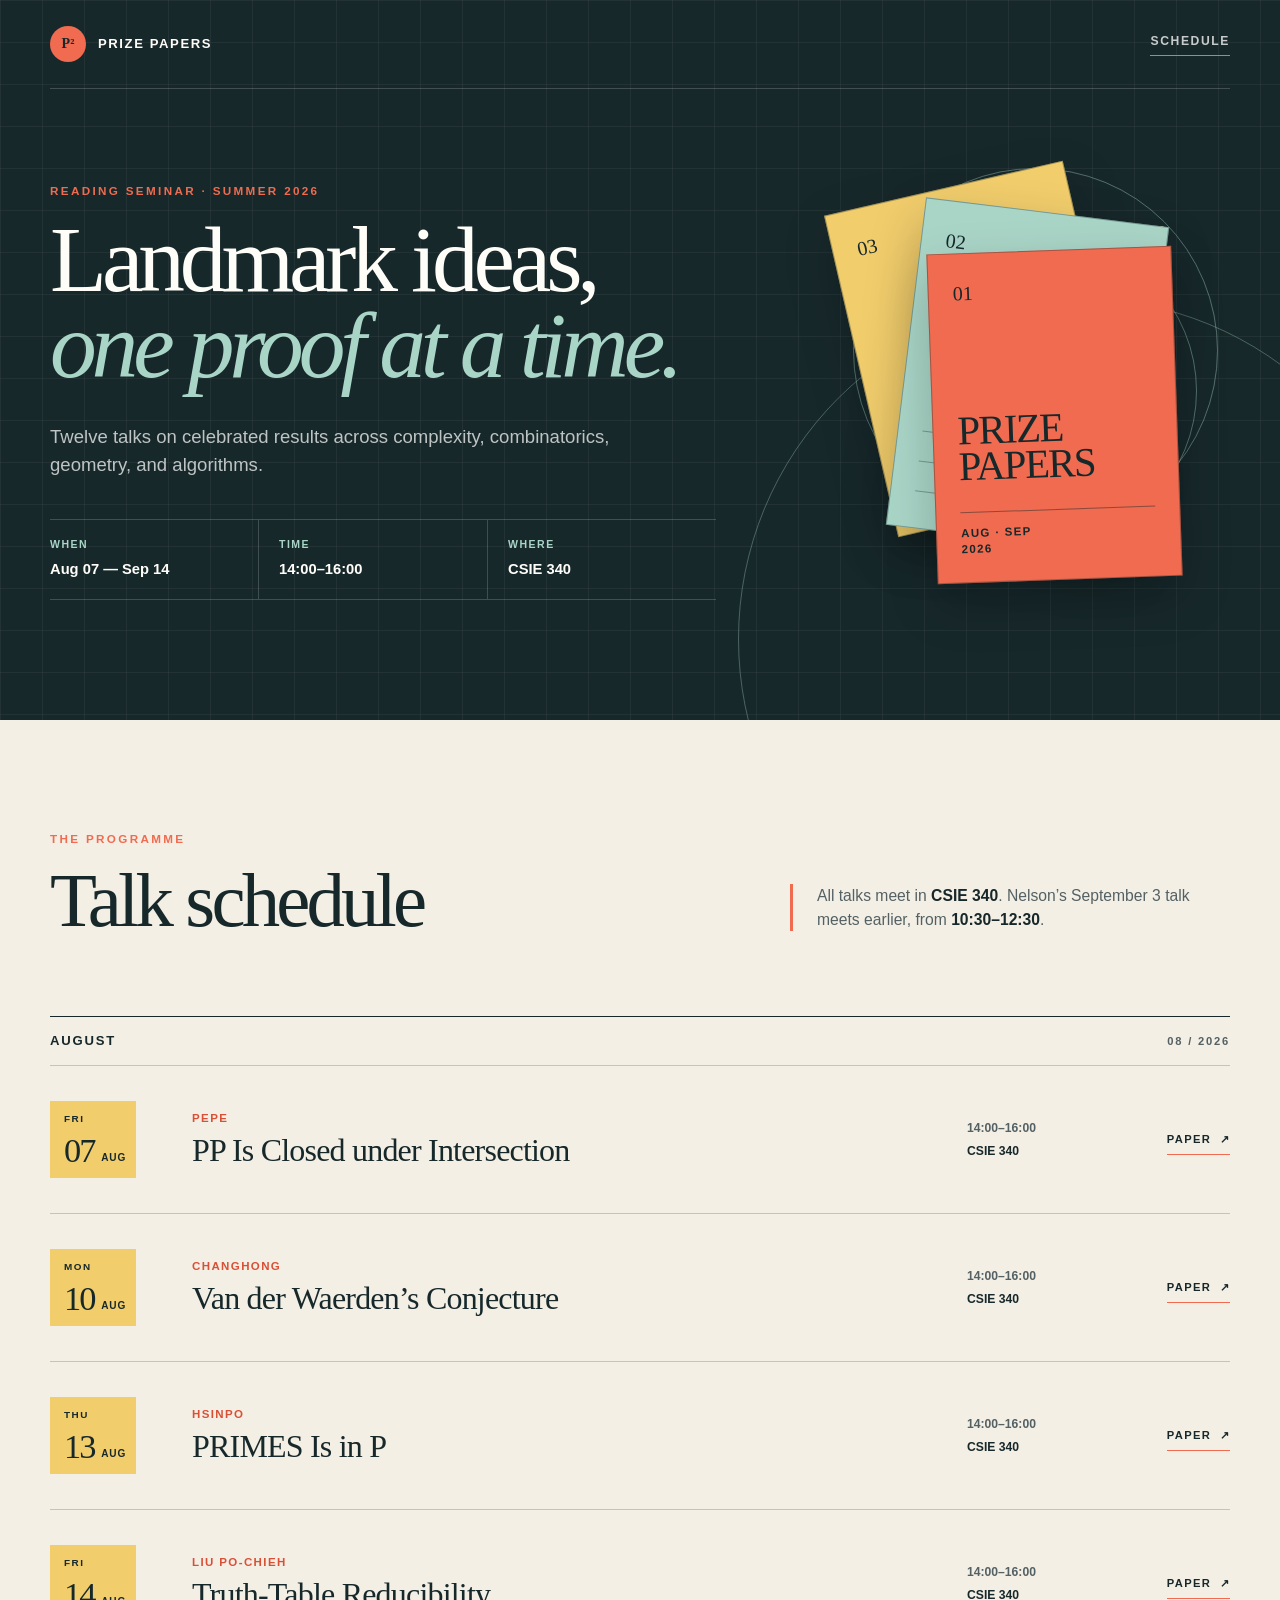
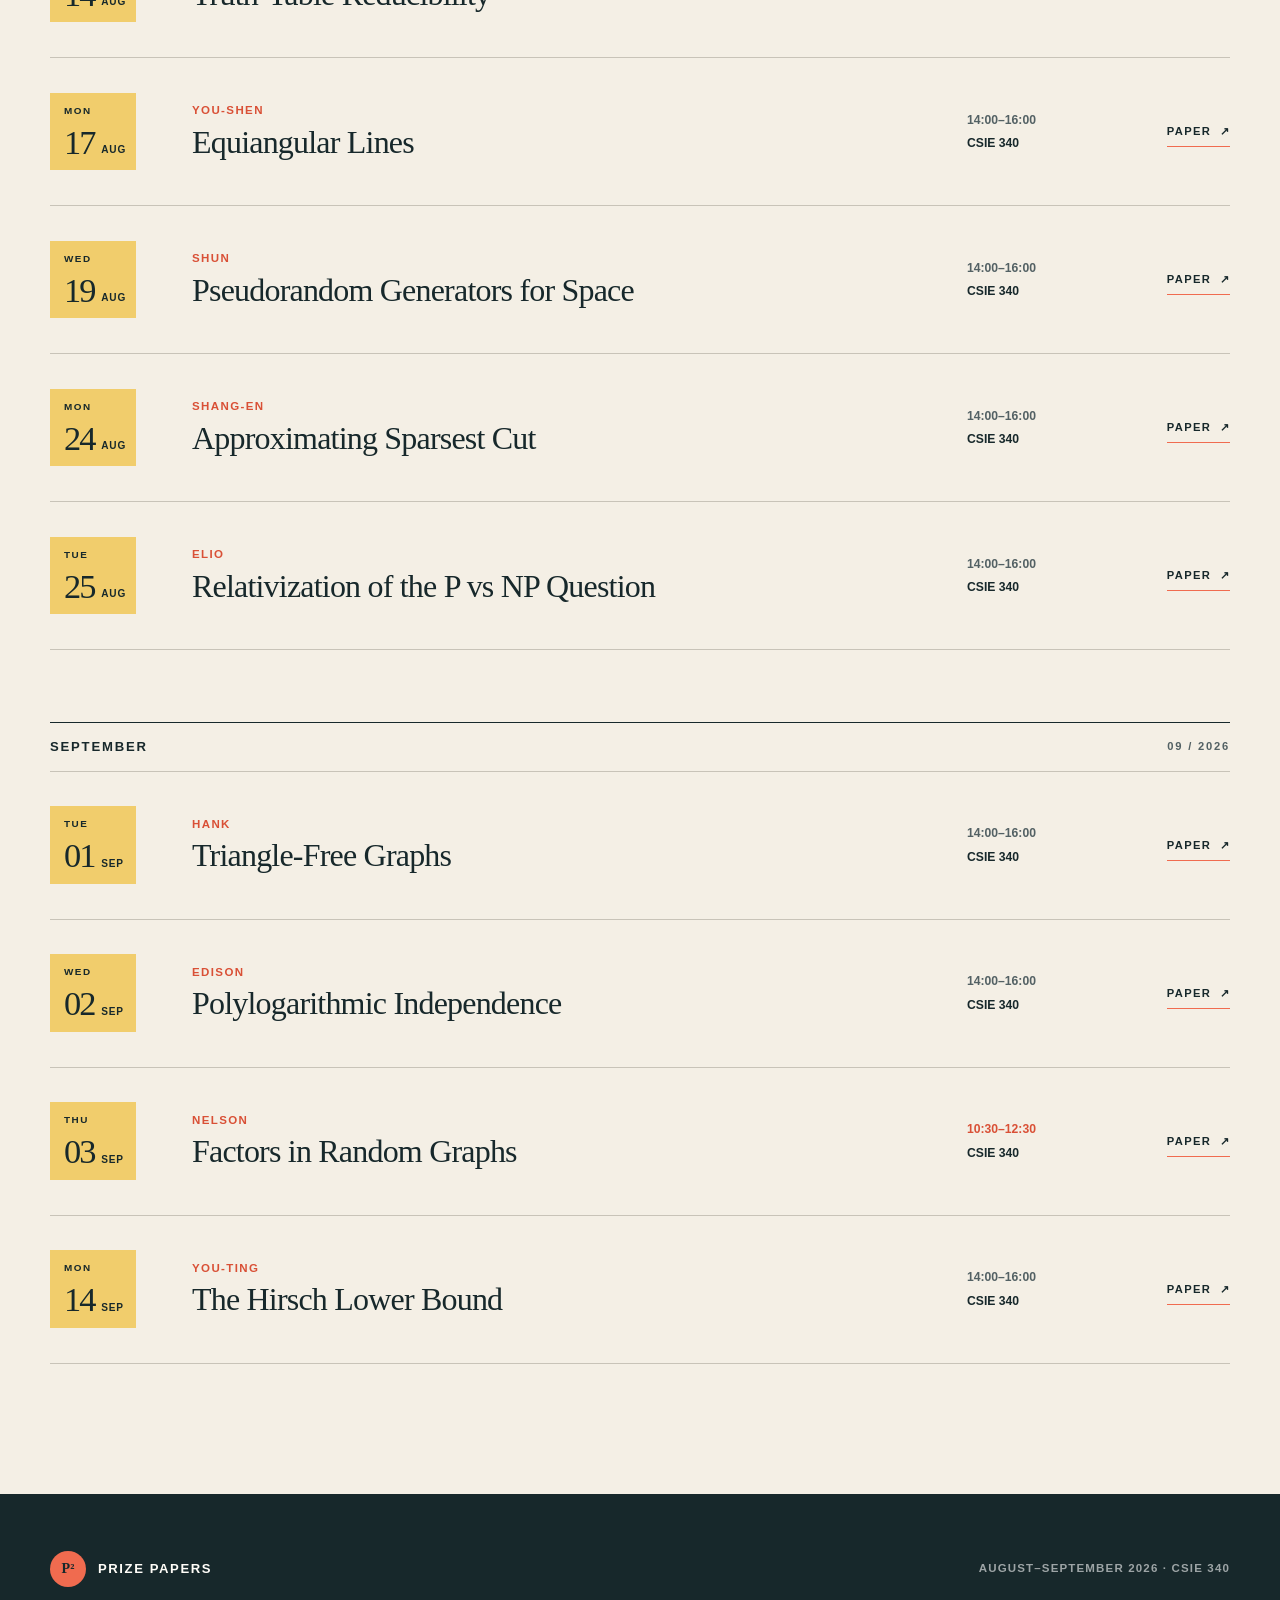
==== index.html @ 8021b367 "Publish Prize Papers schedule" ====
<!doctype html>
<html lang="en">
<head>
  <meta charset="utf-8">
  <meta name="viewport" content="width=device-width, initial-scale=1">
  <meta
    name="description"
    content="Prize Papers seminar schedule for August and September 2026."
  >
  <title>Prize Papers · 2026</title>
  <link rel="stylesheet" href="styles.css">
</head>
<body>
  <header class="hero">
    <nav class="nav" aria-label="Page navigation">
      <a class="wordmark" href="#top" aria-label="Prize Papers home">
        <span class="wordmark-mark" aria-hidden="true">P²</span>
        <span>Prize Papers</span>
      </a>
      <a class="nav-link" href="#schedule">Schedule</a>
    </nav>

    <div class="hero-inner" id="top">
      <div class="hero-copy">
        <p class="eyebrow">Reading seminar · Summer 2026</p>
        <h1>
          Landmark ideas,
          <span>one proof at a time.</span>
        </h1>
        <p class="hero-description">
          Twelve talks on celebrated results across complexity, combinatorics,
          geometry, and algorithms.
        </p>
        <div class="hero-facts" aria-label="Seminar details">
          <div class="fact">
            <span class="fact-label">When</span>
            <strong>Aug 07 — Sep 14</strong>
          </div>
          <div class="fact">
            <span class="fact-label">Time</span>
            <strong>14:00–16:00</strong>
          </div>
          <div class="fact">
            <span class="fact-label">Where</span>
            <strong>CSIE 340</strong>
          </div>
        </div>
      </div>

      <div class="hero-art" aria-hidden="true">
        <div class="paper paper-back">
          <span>03</span>
          <i></i>
          <i></i>
          <i></i>
        </div>
        <div class="paper paper-middle">
          <span>02</span>
          <i></i>
          <i></i>
          <i></i>
        </div>
        <div class="paper paper-front">
          <span>01</span>
          <div class="paper-title">PRIZE<br>PAPERS</div>
          <div class="paper-year">AUG · SEP<br>2026</div>
        </div>
        <div class="orbit orbit-one"></div>
        <div class="orbit orbit-two"></div>
      </div>
    </div>
  </header>

  <main>
    <section class="schedule" id="schedule" aria-labelledby="schedule-title">
      <div class="section-heading">
        <div>
          <p class="eyebrow">The programme</p>
          <h2 id="schedule-title">Talk schedule</h2>
        </div>
        <p class="schedule-summary">
          All talks meet in <strong>CSIE 340</strong>. Nelson’s September 3
          talk meets earlier, from <strong>10:30–12:30</strong>.
        </p>
      </div>

      <div class="month-heading">
        <span>August</span>
        <span>08 / 2026</span>
      </div>

      <div class="talk-list">
        <article class="talk">
          <time class="date" datetime="2026-08-07">
            <span class="weekday">Fri</span>
            <span class="day">07</span>
            <span class="month">Aug</span>
          </time>
          <div class="talk-main">
            <p class="speaker">Pepe</p>
            <h3>
              <a href="https://doi.org/10.1145/103418.103426">
                PP Is Closed under Intersection
              </a>
            </h3>
          </div>
          <div class="talk-meta">
            <span>14:00–16:00</span>
            <span>CSIE 340</span>
          </div>
          <a
            class="paper-link"
            href="https://doi.org/10.1145/103418.103426"
            aria-label="Read PP Is Closed under Intersection"
          >
            Paper <span aria-hidden="true">↗</span>
          </a>
        </article>

        <article class="talk">
          <time class="date" datetime="2026-08-10">
            <span class="weekday">Mon</span>
            <span class="day">10</span>
            <span class="month">Aug</span>
          </time>
          <div class="talk-main">
            <p class="speaker">Changhong</p>
            <h3>
              <a href="https://www.mathnet.ru/eng/smj6520">
                Van der Waerden’s Conjecture
              </a>
            </h3>
          </div>
          <div class="talk-meta">
            <span>14:00–16:00</span>
            <span>CSIE 340</span>
          </div>
          <a
            class="paper-link"
            href="https://www.mathnet.ru/eng/smj6520"
            aria-label="Read Proof of the van der Waerden Conjecture for Permanents"
          >
            Paper <span aria-hidden="true">↗</span>
          </a>
        </article>

        <article class="talk">
          <time class="date" datetime="2026-08-13">
            <span class="weekday">Thu</span>
            <span class="day">13</span>
            <span class="month">Aug</span>
          </time>
          <div class="talk-main">
            <p class="speaker">Hsinpo</p>
            <h3>
              <a href="https://annals.math.princeton.edu/2004/160-2/p12">
                PRIMES Is in P
              </a>
            </h3>
          </div>
          <div class="talk-meta">
            <span>14:00–16:00</span>
            <span>CSIE 340</span>
          </div>
          <a
            class="paper-link"
            href="https://annals.math.princeton.edu/2004/160-2/p12"
            aria-label="Read PRIMES Is in P"
          >
            Paper <span aria-hidden="true">↗</span>
          </a>
        </article>

        <article class="talk">
          <time class="date" datetime="2026-08-14">
            <span class="weekday">Fri</span>
            <span class="day">14</span>
            <span class="month">Aug</span>
          </time>
          <div class="talk-main">
            <p class="speaker">Liu Po-Chieh</p>
            <h3>
              <a href="https://doi.org/10.1137/0220030">
                Truth-Table Reducibility
              </a>
            </h3>
          </div>
          <div class="talk-meta">
            <span>14:00–16:00</span>
            <span>CSIE 340</span>
          </div>
          <a
            class="paper-link"
            href="https://doi.org/10.1137/0220030"
            aria-label="Read Polynomial-Time Bounded Truth-Table Reducibility"
          >
            Paper <span aria-hidden="true">↗</span>
          </a>
        </article>

        <article class="talk">
          <time class="date" datetime="2026-08-17">
            <span class="weekday">Mon</span>
            <span class="day">17</span>
            <span class="month">Aug</span>
          </time>
          <div class="talk-main">
            <p class="speaker">You-shen</p>
            <h3>
              <a href="https://arxiv.org/abs/1907.12466">
                Equiangular Lines
              </a>
            </h3>
          </div>
          <div class="talk-meta">
            <span>14:00–16:00</span>
            <span>CSIE 340</span>
          </div>
          <a
            class="paper-link"
            href="https://arxiv.org/abs/1907.12466"
            aria-label="Read Equiangular Lines with a Fixed Angle"
          >
            Paper <span aria-hidden="true">↗</span>
          </a>
        </article>

        <article class="talk">
          <time class="date" datetime="2026-08-19">
            <span class="weekday">Wed</span>
            <span class="day">19</span>
            <span class="month">Aug</span>
          </time>
          <div class="talk-main">
            <p class="speaker">Shun</p>
            <h3>
              <a href="https://doi.org/10.1007/BF01305237">
                Pseudorandom Generators for Space
              </a>
            </h3>
          </div>
          <div class="talk-meta">
            <span>14:00–16:00</span>
            <span>CSIE 340</span>
          </div>
          <a
            class="paper-link"
            href="https://doi.org/10.1007/BF01305237"
            aria-label="Read Pseudorandom Generators for Space-Bounded Computation"
          >
            Paper <span aria-hidden="true">↗</span>
          </a>
        </article>

        <article class="talk">
          <time class="date" datetime="2026-08-24">
            <span class="weekday">Mon</span>
            <span class="day">24</span>
            <span class="month">Aug</span>
          </time>
          <div class="talk-main">
            <p class="speaker">Shang-en</p>
            <h3>
              <a href="https://doi.org/10.1145/1502793.1502794">
                Approximating Sparsest Cut
              </a>
            </h3>
          </div>
          <div class="talk-meta">
            <span>14:00–16:00</span>
            <span>CSIE 340</span>
          </div>
          <a
            class="paper-link"
            href="https://doi.org/10.1145/1502793.1502794"
            aria-label="Read Expander Flows, Geometric Embeddings and Graph Partitioning"
          >
            Paper <span aria-hidden="true">↗</span>
          </a>
        </article>

        <article class="talk">
          <time class="date" datetime="2026-08-25">
            <span class="weekday">Tue</span>
            <span class="day">25</span>
            <span class="month">Aug</span>
          </time>
          <div class="talk-main">
            <p class="speaker">Elio</p>
            <h3>
              <a href="https://doi.org/10.1137/0204037">
                Relativization of the P vs NP Question
              </a>
            </h3>
          </div>
          <div class="talk-meta">
            <span>14:00–16:00</span>
            <span>CSIE 340</span>
          </div>
          <a
            class="paper-link"
            href="https://doi.org/10.1137/0204037"
            aria-label="Read Relativizations of the P versus NP Question"
          >
            Paper <span aria-hidden="true">↗</span>
          </a>
        </article>
      </div>

      <div class="month-heading">
        <span>September</span>
        <span>09 / 2026</span>
      </div>

      <div class="talk-list">
        <article class="talk">
          <time class="date" datetime="2026-09-01">
            <span class="weekday">Tue</span>
            <span class="day">01</span>
            <span class="month">Sep</span>
          </time>
          <div class="talk-main">
            <p class="speaker">Hank</p>
            <h3>
              <a href="https://doi.org/10.1002/rsa.3240070302">
                Triangle-Free Graphs
              </a>
            </h3>
          </div>
          <div class="talk-meta">
            <span>14:00–16:00</span>
            <span>CSIE 340</span>
          </div>
          <a
            class="paper-link"
            href="https://doi.org/10.1002/rsa.3240070302"
            aria-label="Read The Ramsey Number R(3,t) Has Order of Magnitude"
          >
            Paper <span aria-hidden="true">↗</span>
          </a>
        </article>

        <article class="talk">
          <time class="date" datetime="2026-09-02">
            <span class="weekday">Wed</span>
            <span class="day">02</span>
            <span class="month">Sep</span>
          </time>
          <div class="talk-main">
            <p class="speaker">Edison</p>
            <h3>
              <a href="https://doi.org/10.1145/1754399.1754401">
                Polylogarithmic Independence
              </a>
            </h3>
          </div>
          <div class="talk-meta">
            <span>14:00–16:00</span>
            <span>CSIE 340</span>
          </div>
          <a
            class="paper-link"
            href="https://doi.org/10.1145/1754399.1754401"
            aria-label="Read Polylogarithmic Independence Fools AC0 Circuits"
          >
            Paper <span aria-hidden="true">↗</span>
          </a>
        </article>

        <article class="talk talk-early">
          <time class="date" datetime="2026-09-03T10:30">
            <span class="weekday">Thu</span>
            <span class="day">03</span>
            <span class="month">Sep</span>
          </time>
          <div class="talk-main">
            <p class="speaker">Nelson</p>
            <h3>
              <a href="https://arxiv.org/abs/0803.3406">
                Factors in Random Graphs
              </a>
            </h3>
          </div>
          <div class="talk-meta">
            <span class="early-time">10:30–12:30</span>
            <span>CSIE 340</span>
          </div>
          <a
            class="paper-link"
            href="https://arxiv.org/abs/0803.3406"
            aria-label="Read Factors in Random Graphs"
          >
            Paper <span aria-hidden="true">↗</span>
          </a>
        </article>

        <article class="talk">
          <time class="date" datetime="2026-09-14">
            <span class="weekday">Mon</span>
            <span class="day">14</span>
            <span class="month">Sep</span>
          </time>
          <div class="talk-main">
            <p class="speaker">You-ting</p>
            <h3>
              <a href="https://annals.math.princeton.edu/2012/176-1/p07">
                The Hirsch Lower Bound
              </a>
            </h3>
          </div>
          <div class="talk-meta">
            <span>14:00–16:00</span>
            <span>CSIE 340</span>
          </div>
          <a
            class="paper-link"
            href="https://annals.math.princeton.edu/2012/176-1/p07"
            aria-label="Read A Counterexample to the Hirsch Conjecture"
          >
            Paper <span aria-hidden="true">↗</span>
          </a>
        </article>
      </div>
    </section>
  </main>

  <footer>
    <a class="wordmark footer-mark" href="#top">
      <span class="wordmark-mark" aria-hidden="true">P²</span>
      <span>Prize Papers</span>
    </a>
    <p>August–September 2026 · CSIE 340</p>
  </footer>
</body>
</html>
---- styles.css ----
:root {
  --ink: #17282b;
  --ink-soft: #536164;
  --paper: #f4efe5;
  --paper-light: #fbf8f1;
  --line: #c8c3b8;
  --coral: #f06b4f;
  --coral-dark: #d95036;
  --mint: #a9d5c7;
  --yellow: #f1cd6c;
  --white: #fffdf8;
  --max-width: 1180px;
}

* {
  box-sizing: border-box;
}

html {
  scroll-behavior: smooth;
}

body {
  margin: 0;
  color: var(--ink);
  background: var(--paper);
  font-family:
    Inter, ui-sans-serif, -apple-system, BlinkMacSystemFont, "Segoe UI",
    sans-serif;
  font-size: 16px;
  line-height: 1.5;
  text-rendering: optimizeLegibility;
}

a {
  color: inherit;
}

.hero {
  position: relative;
  min-height: 720px;
  color: var(--white);
  overflow: hidden;
  background: var(--ink);
}

.hero::before,
.hero::after {
  position: absolute;
  content: "";
  pointer-events: none;
}

.hero::before {
  inset: 0;
  opacity: 0.12;
  background-image:
    linear-gradient(rgba(255, 255, 255, 0.4) 1px, transparent 1px),
    linear-gradient(90deg, rgba(255, 255, 255, 0.4) 1px, transparent 1px);
  background-size: 42px 42px;
}

.hero::after {
  right: -140px;
  bottom: -260px;
  width: 680px;
  height: 680px;
  border: 1px solid rgba(169, 213, 199, 0.35);
  border-radius: 50%;
}

.nav,
.hero-inner {
  width: min(calc(100% - 48px), var(--max-width));
  margin: 0 auto;
}

.nav {
  position: relative;
  z-index: 5;
  display: flex;
  align-items: center;
  justify-content: space-between;
  padding: 26px 0;
  border-bottom: 1px solid rgba(255, 255, 255, 0.18);
}

.wordmark {
  display: inline-flex;
  gap: 12px;
  align-items: center;
  color: inherit;
  font-size: 0.82rem;
  font-weight: 750;
  letter-spacing: 0.12em;
  text-decoration: none;
  text-transform: uppercase;
}

.wordmark-mark {
  display: grid;
  width: 36px;
  height: 36px;
  color: var(--ink);
  background: var(--coral);
  border-radius: 50%;
  font-family: Georgia, "Times New Roman", serif;
  font-size: 0.88rem;
  letter-spacing: 0;
  place-items: center;
}

.nav-link {
  padding-bottom: 4px;
  color: rgba(255, 255, 255, 0.76);
  border-bottom: 1px solid var(--coral);
  font-size: 0.76rem;
  font-weight: 700;
  letter-spacing: 0.13em;
  text-decoration: none;
  text-transform: uppercase;
  transition:
    color 180ms ease,
    border-color 180ms ease;
}

.nav-link:hover {
  color: var(--white);
  border-color: var(--mint);
}

.hero-inner {
  position: relative;
  z-index: 2;
  display: grid;
  grid-template-columns: minmax(0, 1.2fr) minmax(340px, 0.8fr);
  gap: 70px;
  align-items: center;
  min-height: 620px;
  padding: 64px 0 80px;
}

.eyebrow {
  margin: 0 0 18px;
  color: var(--coral);
  font-size: 0.73rem;
  font-weight: 800;
  letter-spacing: 0.2em;
  text-transform: uppercase;
}

.hero h1 {
  max-width: 760px;
  margin: 0;
  font-family: Georgia, "Times New Roman", serif;
  font-size: clamp(4rem, 7.3vw, 7rem);
  font-weight: 400;
  letter-spacing: -0.055em;
  line-height: 0.92;
}

.hero h1 span {
  display: block;
  color: var(--mint);
  font-style: italic;
}

.hero-description {
  max-width: 610px;
  margin: 34px 0 40px;
  color: rgba(255, 255, 255, 0.72);
  font-size: clamp(1rem, 1.6vw, 1.16rem);
}

.hero-facts {
  display: flex;
  gap: 0;
  max-width: 680px;
  border-top: 1px solid rgba(255, 255, 255, 0.18);
  border-bottom: 1px solid rgba(255, 255, 255, 0.18);
}

.fact {
  flex: 1;
  padding: 17px 20px 18px 0;
}

.fact + .fact {
  padding-left: 20px;
  border-left: 1px solid rgba(255, 255, 255, 0.18);
}

.fact-label {
  display: block;
  margin-bottom: 5px;
  color: var(--mint);
  font-size: 0.66rem;
  font-weight: 800;
  letter-spacing: 0.14em;
  text-transform: uppercase;
}

.fact strong {
  font-size: 0.92rem;
  font-weight: 650;
}

.hero-art {
  position: relative;
  width: 390px;
  height: 450px;
  margin-left: auto;
}

.paper {
  position: absolute;
  display: flex;
  flex-direction: column;
  width: 245px;
  height: 330px;
  padding: 24px;
  color: var(--ink);
  border: 1px solid rgba(23, 40, 43, 0.35);
  box-shadow: 0 20px 50px rgba(0, 0, 0, 0.22);
}

.paper > span {
  font-family: Georgia, "Times New Roman", serif;
  font-size: 1.25rem;
}

.paper-back {
  top: 18px;
  left: 18px;
  z-index: 1;
  background: var(--yellow);
  transform: rotate(-13deg);
}

.paper-middle {
  top: 45px;
  left: 65px;
  z-index: 2;
  background: var(--mint);
  transform: rotate(7deg);
}

.paper-back i,
.paper-middle i {
  display: block;
  height: 1px;
  margin-top: 29px;
  background: rgba(23, 40, 43, 0.35);
}

.paper-back i:nth-of-type(1),
.paper-middle i:nth-of-type(1) {
  width: 76%;
  margin-top: auto;
}

.paper-back i:nth-of-type(2),
.paper-middle i:nth-of-type(2) {
  width: 100%;
}

.paper-back i:nth-of-type(3),
.paper-middle i:nth-of-type(3) {
  width: 56%;
  margin-bottom: 12px;
}

.paper-front {
  top: 84px;
  left: 92px;
  z-index: 3;
  background: var(--coral);
  transform: rotate(-2deg);
}

.paper-title {
  margin-top: auto;
  font-family: Georgia, "Times New Roman", serif;
  font-size: 2.55rem;
  letter-spacing: -0.04em;
  line-height: 0.86;
}

.paper-year {
  display: flex;
  justify-content: space-between;
  margin-top: 28px;
  padding-top: 12px;
  border-top: 1px solid rgba(23, 40, 43, 0.48);
  font-size: 0.72rem;
  font-weight: 800;
  letter-spacing: 0.12em;
  line-height: 1.45;
}

.orbit {
  position: absolute;
  z-index: 0;
  border: 1px solid rgba(169, 213, 199, 0.42);
  border-radius: 50%;
}

.orbit::after {
  position: absolute;
  width: 10px;
  height: 10px;
  content: "";
  background: var(--yellow);
  border-radius: 50%;
}

.orbit-one {
  top: 2px;
  left: 13px;
  width: 365px;
  height: 365px;
}

.orbit-one::after {
  top: 57px;
  right: 51px;
}

.orbit-two {
  top: 70px;
  left: 47px;
  width: 310px;
  height: 310px;
}

.orbit-two::after {
  bottom: 29px;
  left: 61px;
  background: var(--mint);
}

.schedule {
  width: min(calc(100% - 48px), var(--max-width));
  margin: 0 auto;
  padding: 110px 0 130px;
}

.section-heading {
  display: grid;
  grid-template-columns: 1fr minmax(300px, 440px);
  gap: 70px;
  align-items: end;
  margin-bottom: 80px;
}

.section-heading h2 {
  margin: 0;
  font-family: Georgia, "Times New Roman", serif;
  font-size: clamp(3rem, 6vw, 5.6rem);
  font-weight: 400;
  letter-spacing: -0.05em;
  line-height: 0.92;
}

.schedule-summary {
  margin: 0 0 5px;
  padding-left: 24px;
  color: var(--ink-soft);
  border-left: 3px solid var(--coral);
  font-size: 0.98rem;
}

.schedule-summary strong {
  color: var(--ink);
  font-weight: 700;
}

.month-heading {
  display: flex;
  align-items: center;
  justify-content: space-between;
  margin-top: 72px;
  padding: 14px 0;
  color: var(--ink-soft);
  border-top: 1px solid var(--ink);
  border-bottom: 1px solid var(--line);
  font-size: 0.7rem;
  font-weight: 800;
  letter-spacing: 0.16em;
  text-transform: uppercase;
}

.month-heading span:first-child {
  color: var(--ink);
  font-size: 0.82rem;
}

.talk {
  display: grid;
  grid-template-columns: 112px minmax(0, 1fr) 145px 88px;
  gap: 30px;
  align-items: center;
  min-height: 148px;
  border-bottom: 1px solid var(--line);
  transition:
    background-color 180ms ease,
    transform 180ms ease;
}

.talk:hover {
  background: var(--paper-light);
  transform: translateX(5px);
}

.date {
  display: grid;
  grid-template-columns: auto 1fr;
  width: 86px;
  padding: 13px 14px 11px;
  color: var(--ink);
  background: var(--yellow);
  line-height: 1;
}

.weekday {
  grid-column: 1 / -1;
  margin-bottom: 9px;
  font-size: 0.62rem;
  font-weight: 850;
  letter-spacing: 0.15em;
  text-transform: uppercase;
}

.day {
  font-family: Georgia, "Times New Roman", serif;
  font-size: 2.15rem;
  letter-spacing: -0.06em;
}

.month {
  align-self: end;
  margin: 0 0 4px 7px;
  font-size: 0.63rem;
  font-weight: 850;
  letter-spacing: 0.08em;
  text-transform: uppercase;
}

.speaker {
  margin: 0 0 5px;
  color: var(--coral-dark);
  font-size: 0.72rem;
  font-weight: 800;
  letter-spacing: 0.12em;
  text-transform: uppercase;
}

.talk h3 {
  max-width: 650px;
  margin: 0;
  font-family: Georgia, "Times New Roman", serif;
  font-size: clamp(1.35rem, 2.5vw, 2rem);
  font-weight: 400;
  letter-spacing: -0.025em;
  line-height: 1.12;
}

.talk h3 a {
  text-decoration-color: transparent;
  text-decoration-thickness: 1px;
  text-underline-offset: 5px;
  transition: text-decoration-color 180ms ease;
}

.talk h3 a:hover {
  text-decoration-color: var(--coral);
}

.talk-meta {
  display: flex;
  flex-direction: column;
  gap: 5px;
  color: var(--ink-soft);
  font-size: 0.76rem;
  font-weight: 650;
  font-variant-numeric: tabular-nums;
}

.talk-meta span + span {
  color: var(--ink);
}

.early-time {
  color: var(--coral-dark);
  font-weight: 800;
}

.paper-link {
  justify-self: end;
  padding: 8px 0 6px;
  color: var(--ink);
  border-bottom: 1px solid var(--coral);
  font-size: 0.7rem;
  font-weight: 850;
  letter-spacing: 0.12em;
  text-decoration: none;
  text-transform: uppercase;
  transition:
    color 180ms ease,
    border-color 180ms ease;
}

.paper-link span {
  display: inline-block;
  margin-left: 4px;
  transition: transform 180ms ease;
}

.paper-link:hover {
  color: var(--coral-dark);
  border-color: var(--coral-dark);
}

.paper-link:hover span {
  transform: translate(2px, -2px);
}

footer {
  display: flex;
  align-items: center;
  justify-content: space-between;
  min-height: 150px;
  padding: 36px max(24px, calc((100vw - var(--max-width)) / 2));
  color: var(--white);
  background: var(--ink);
}

.footer-mark {
  color: var(--white);
}

footer p {
  margin: 0;
  color: rgba(255, 255, 255, 0.58);
  font-size: 0.72rem;
  font-weight: 650;
  letter-spacing: 0.1em;
  text-transform: uppercase;
}

@media (max-width: 900px) {
  .hero {
    min-height: auto;
  }

  .hero-inner {
    grid-template-columns: 1fr;
    gap: 35px;
    padding-top: 80px;
  }

  .hero-copy {
    position: relative;
    z-index: 3;
  }

  .hero-art {
    width: 350px;
    height: 300px;
    margin: -45px -40px 0 auto;
    opacity: 0.88;
    transform: scale(0.72);
    transform-origin: bottom right;
  }

  .section-heading {
    grid-template-columns: 1fr;
    gap: 38px;
    margin-bottom: 60px;
  }

  .schedule-summary {
    max-width: 560px;
  }

  .talk {
    grid-template-columns: 92px minmax(0, 1fr) 125px;
    gap: 24px;
  }

  .paper-link {
    display: none;
  }
}

@media (max-width: 620px) {
  .nav,
  .hero-inner,
  .schedule {
    width: min(calc(100% - 32px), var(--max-width));
  }

  .hero-inner {
    padding-top: 58px;
  }

  .hero h1 {
    font-size: clamp(3.5rem, 18vw, 5.3rem);
  }

  .hero-facts {
    display: grid;
    grid-template-columns: 1fr 1fr;
  }

  .fact {
    padding-left: 0;
  }

  .fact + .fact {
    padding-left: 15px;
  }

  .fact:nth-child(3) {
    grid-column: 1 / -1;
    padding-left: 0;
    border-top: 1px solid rgba(255, 255, 255, 0.18);
    border-left: 0;
  }

  .hero-art {
    margin-right: -20px;
  }

  .schedule {
    padding: 80px 0 90px;
  }

  .month-heading {
    margin-top: 55px;
  }

  .talk {
    grid-template-columns: 75px minmax(0, 1fr);
    gap: 16px;
    min-height: 138px;
    padding: 16px 0;
  }

  .date {
    width: 70px;
    padding: 11px 10px 10px;
  }

  .day {
    font-size: 1.8rem;
  }

  .talk h3 {
    font-size: 1.35rem;
  }

  .talk-meta {
    grid-column: 2;
    flex-direction: row;
    gap: 13px;
    margin-top: -22px;
  }

  .talk-meta span + span::before {
    margin-right: 13px;
    color: var(--line);
    content: "·";
  }

  .talk:hover {
    transform: none;
  }

  footer {
    flex-direction: column;
    gap: 25px;
    align-items: flex-start;
  }
}

@media (prefers-reduced-motion: reduce) {
  html {
    scroll-behavior: auto;
  }

  *,
  *::before,
  *::after {
    transition-duration: 0.01ms !important;
  }
}

@media print {
  .hero {
    min-height: auto;
    color: var(--ink);
    background: var(--white);
  }

  .hero::before,
  .hero::after,
  .hero-art,
  .nav {
    display: none;
  }

  .hero-inner {
    display: block;
    min-height: auto;
    padding: 40px 0;
  }

  .hero h1 span,
  .hero-description {
    color: var(--ink);
  }

  .hero-facts {
    border-color: var(--line);
  }

  .fact + .fact {
    border-color: var(--line);
  }

  .schedule {
    padding: 40px 0;
  }

  .section-heading {
    margin-bottom: 30px;
  }

  .talk {
    min-height: 115px;
    break-inside: avoid;
  }

  footer {
    display: none;
  }
}
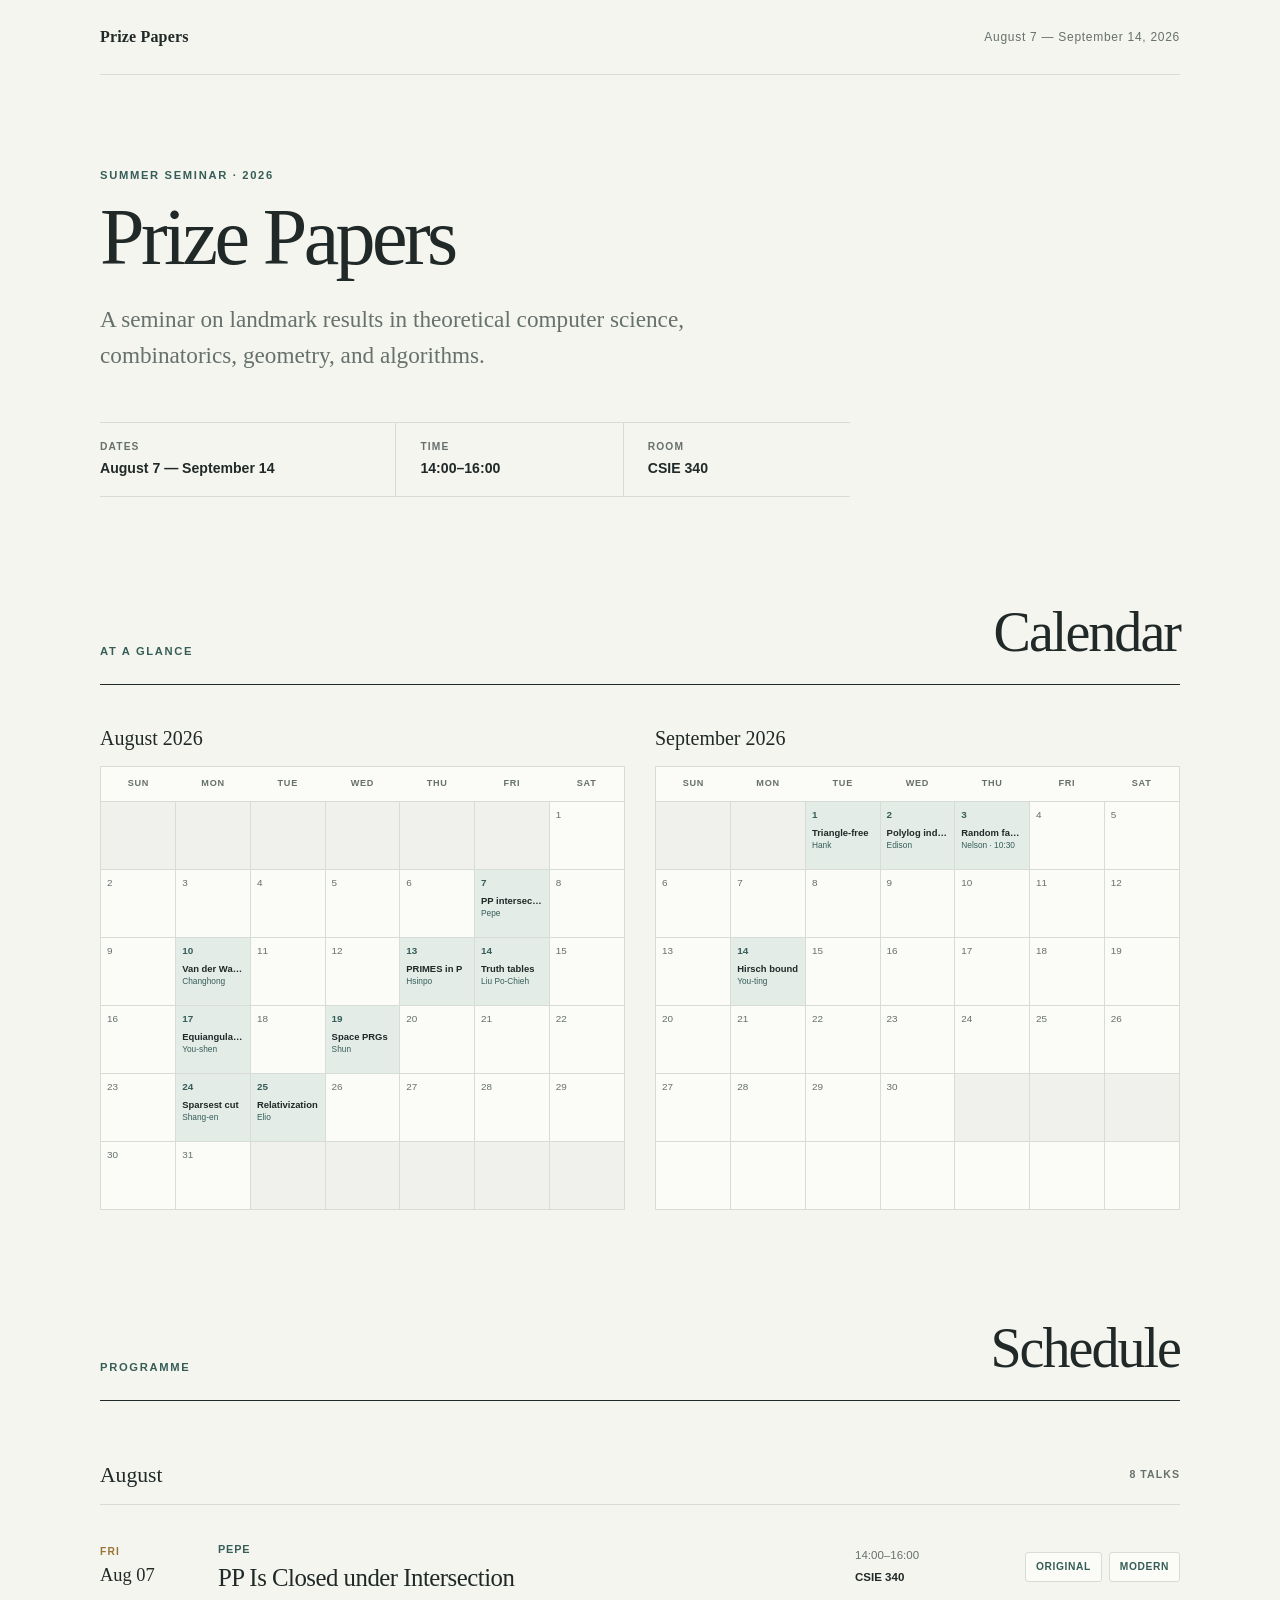
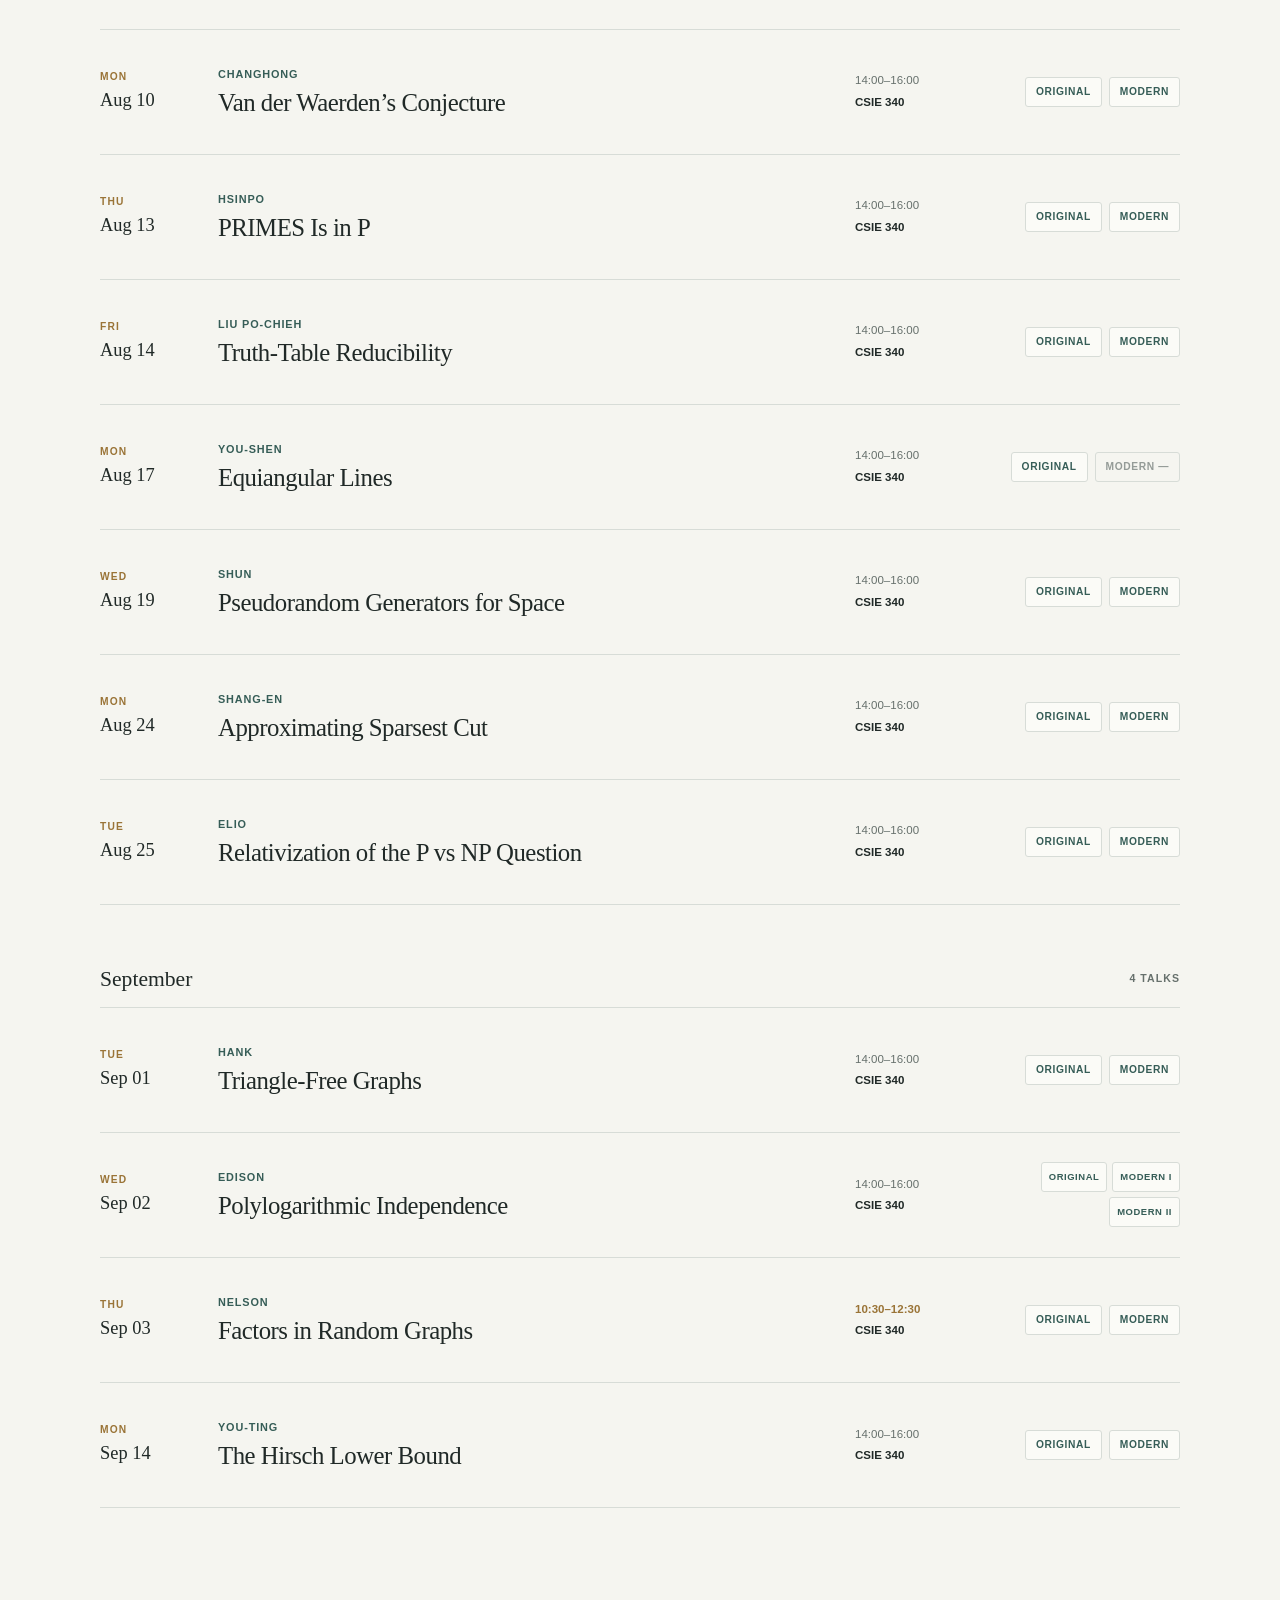
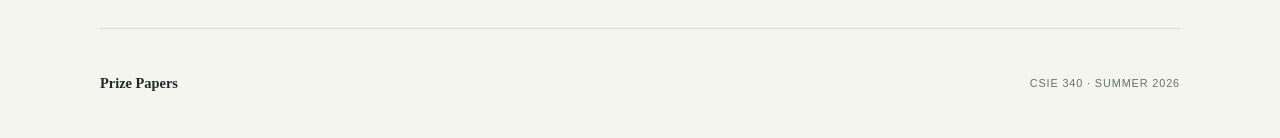
==== commit 77279c41: "Add calendar and reading links" ====
--- a/index.html
+++ b/index.html
@@ -11,425 +11,588 @@
   <link rel="stylesheet" href="styles.css">
 </head>
 <body>
-  <header class="hero">
-    <nav class="nav" aria-label="Page navigation">
-      <a class="wordmark" href="#top" aria-label="Prize Papers home">
-        <span class="wordmark-mark" aria-hidden="true">P²</span>
-        <span>Prize Papers</span>
-      </a>
-      <a class="nav-link" href="#schedule">Schedule</a>
-    </nav>
-
-    <div class="hero-inner" id="top">
-      <div class="hero-copy">
-        <p class="eyebrow">Reading seminar · Summer 2026</p>
-        <h1>
-          Landmark ideas,
-          <span>one proof at a time.</span>
-        </h1>
-        <p class="hero-description">
-          Twelve talks on celebrated results across complexity, combinatorics,
-          geometry, and algorithms.
-        </p>
-        <div class="hero-facts" aria-label="Seminar details">
-          <div class="fact">
-            <span class="fact-label">When</span>
-            <strong>Aug 07 — Sep 14</strong>
-          </div>
-          <div class="fact">
-            <span class="fact-label">Time</span>
-            <strong>14:00–16:00</strong>
-          </div>
-          <div class="fact">
-            <span class="fact-label">Where</span>
-            <strong>CSIE 340</strong>
-          </div>
+  <header class="site-header">
+    <a class="site-name" href="#top">Prize Papers</a>
+    <span>August 7 — September 14, 2026</span>
+  </header>
+
+  <main id="top">
+    <section class="introduction" aria-labelledby="page-title">
+      <p class="kicker">Summer seminar · 2026</p>
+      <h1 id="page-title">Prize Papers</h1>
+      <p class="lede">
+        A seminar on landmark results in theoretical computer science,
+        combinatorics, geometry, and algorithms.
+      </p>
+
+      <dl class="seminar-details">
+        <div>
+          <dt>Dates</dt>
+          <dd>August 7 — September 14</dd>
         </div>
-      </div>
-
-      <div class="hero-art" aria-hidden="true">
-        <div class="paper paper-back">
-          <span>03</span>
-          <i></i>
-          <i></i>
-          <i></i>
+        <div>
+          <dt>Time</dt>
+          <dd>14:00–16:00</dd>
         </div>
-        <div class="paper paper-middle">
-          <span>02</span>
-          <i></i>
-          <i></i>
-          <i></i>
+        <div>
+          <dt>Room</dt>
+          <dd>CSIE 340</dd>
         </div>
-        <div class="paper paper-front">
-          <span>01</span>
-          <div class="paper-title">PRIZE<br>PAPERS</div>
-          <div class="paper-year">AUG · SEP<br>2026</div>
+      </dl>
+    </section>
+
+    <section class="calendar-overview" aria-labelledby="calendar-title">
+      <div class="calendar-heading">
+        <p class="kicker">At a glance</p>
+        <h2 id="calendar-title">Calendar</h2>
+      </div>
+
+      <div class="calendars">
+        <div class="calendar-card">
+          <h3>August 2026</h3>
+          <div class="calendar-scroll">
+            <table aria-label="August 2026 seminar calendar">
+              <thead>
+                <tr>
+                  <th scope="col">Sun</th>
+                  <th scope="col">Mon</th>
+                  <th scope="col">Tue</th>
+                  <th scope="col">Wed</th>
+                  <th scope="col">Thu</th>
+                  <th scope="col">Fri</th>
+                  <th scope="col">Sat</th>
+                </tr>
+              </thead>
+              <tbody>
+                <tr>
+                  <td class="empty"></td>
+                  <td class="empty"></td>
+                  <td class="empty"></td>
+                  <td class="empty"></td>
+                  <td class="empty"></td>
+                  <td class="empty"></td>
+                  <td><span class="date-number">1</span></td>
+                </tr>
+                <tr>
+                  <td><span class="date-number">2</span></td>
+                  <td><span class="date-number">3</span></td>
+                  <td><span class="date-number">4</span></td>
+                  <td><span class="date-number">5</span></td>
+                  <td><span class="date-number">6</span></td>
+                  <td class="event-day">
+                    <span class="date-number">7</span>
+                    <a href="#talk-pp">
+                      <strong>PP intersection</strong>
+                      <span>Pepe</span>
+                    </a>
+                  </td>
+                  <td><span class="date-number">8</span></td>
+                </tr>
+                <tr>
+                  <td><span class="date-number">9</span></td>
+                  <td class="event-day">
+                    <span class="date-number">10</span>
+                    <a href="#talk-van-der-waerden">
+                      <strong>Van der Waerden</strong>
+                      <span>Changhong</span>
+                    </a>
+                  </td>
+                  <td><span class="date-number">11</span></td>
+                  <td><span class="date-number">12</span></td>
+                  <td class="event-day">
+                    <span class="date-number">13</span>
+                    <a href="#talk-primes">
+                      <strong>PRIMES in P</strong>
+                      <span>Hsinpo</span>
+                    </a>
+                  </td>
+                  <td class="event-day">
+                    <span class="date-number">14</span>
+                    <a href="#talk-truth-table">
+                      <strong>Truth tables</strong>
+                      <span>Liu Po-Chieh</span>
+                    </a>
+                  </td>
+                  <td><span class="date-number">15</span></td>
+                </tr>
+                <tr>
+                  <td><span class="date-number">16</span></td>
+                  <td class="event-day">
+                    <span class="date-number">17</span>
+                    <a href="#talk-equiangular">
+                      <strong>Equiangular lines</strong>
+                      <span>You-shen</span>
+                    </a>
+                  </td>
+                  <td><span class="date-number">18</span></td>
+                  <td class="event-day">
+                    <span class="date-number">19</span>
+                    <a href="#talk-space-prgs">
+                      <strong>Space PRGs</strong>
+                      <span>Shun</span>
+                    </a>
+                  </td>
+                  <td><span class="date-number">20</span></td>
+                  <td><span class="date-number">21</span></td>
+                  <td><span class="date-number">22</span></td>
+                </tr>
+                <tr>
+                  <td><span class="date-number">23</span></td>
+                  <td class="event-day">
+                    <span class="date-number">24</span>
+                    <a href="#talk-sparsest-cut">
+                      <strong>Sparsest cut</strong>
+                      <span>Shang-en</span>
+                    </a>
+                  </td>
+                  <td class="event-day">
+                    <span class="date-number">25</span>
+                    <a href="#talk-relativization">
+                      <strong>Relativization</strong>
+                      <span>Elio</span>
+                    </a>
+                  </td>
+                  <td><span class="date-number">26</span></td>
+                  <td><span class="date-number">27</span></td>
+                  <td><span class="date-number">28</span></td>
+                  <td><span class="date-number">29</span></td>
+                </tr>
+                <tr>
+                  <td><span class="date-number">30</span></td>
+                  <td><span class="date-number">31</span></td>
+                  <td class="empty"></td>
+                  <td class="empty"></td>
+                  <td class="empty"></td>
+                  <td class="empty"></td>
+                  <td class="empty"></td>
+                </tr>
+              </tbody>
+            </table>
+          </div>
         </div>
-        <div class="orbit orbit-one"></div>
-        <div class="orbit orbit-two"></div>
-      </div>
-    </div>
-  </header>
-
-  <main>
-    <section class="schedule" id="schedule" aria-labelledby="schedule-title">
-      <div class="section-heading">
-        <div>
-          <p class="eyebrow">The programme</p>
-          <h2 id="schedule-title">Talk schedule</h2>
+
+        <div class="calendar-card">
+          <h3>September 2026</h3>
+          <div class="calendar-scroll">
+            <table aria-label="September 2026 seminar calendar">
+              <thead>
+                <tr>
+                  <th scope="col">Sun</th>
+                  <th scope="col">Mon</th>
+                  <th scope="col">Tue</th>
+                  <th scope="col">Wed</th>
+                  <th scope="col">Thu</th>
+                  <th scope="col">Fri</th>
+                  <th scope="col">Sat</th>
+                </tr>
+              </thead>
+              <tbody>
+                <tr>
+                  <td class="empty"></td>
+                  <td class="empty"></td>
+                  <td class="event-day">
+                    <span class="date-number">1</span>
+                    <a href="#talk-triangle">
+                      <strong>Triangle-free</strong>
+                      <span>Hank</span>
+                    </a>
+                  </td>
+                  <td class="event-day">
+                    <span class="date-number">2</span>
+                    <a href="#talk-independence">
+                      <strong>Polylog independence</strong>
+                      <span>Edison</span>
+                    </a>
+                  </td>
+                  <td class="event-day">
+                    <span class="date-number">3</span>
+                    <a href="#talk-factors">
+                      <strong>Random factors</strong>
+                      <span>Nelson · 10:30</span>
+                    </a>
+                  </td>
+                  <td><span class="date-number">4</span></td>
+                  <td><span class="date-number">5</span></td>
+                </tr>
+                <tr>
+                  <td><span class="date-number">6</span></td>
+                  <td><span class="date-number">7</span></td>
+                  <td><span class="date-number">8</span></td>
+                  <td><span class="date-number">9</span></td>
+                  <td><span class="date-number">10</span></td>
+                  <td><span class="date-number">11</span></td>
+                  <td><span class="date-number">12</span></td>
+                </tr>
+                <tr>
+                  <td><span class="date-number">13</span></td>
+                  <td class="event-day">
+                    <span class="date-number">14</span>
+                    <a href="#talk-hirsch">
+                      <strong>Hirsch bound</strong>
+                      <span>You-ting</span>
+                    </a>
+                  </td>
+                  <td><span class="date-number">15</span></td>
+                  <td><span class="date-number">16</span></td>
+                  <td><span class="date-number">17</span></td>
+                  <td><span class="date-number">18</span></td>
+                  <td><span class="date-number">19</span></td>
+                </tr>
+                <tr>
+                  <td><span class="date-number">20</span></td>
+                  <td><span class="date-number">21</span></td>
+                  <td><span class="date-number">22</span></td>
+                  <td><span class="date-number">23</span></td>
+                  <td><span class="date-number">24</span></td>
+                  <td><span class="date-number">25</span></td>
+                  <td><span class="date-number">26</span></td>
+                </tr>
+                <tr>
+                  <td><span class="date-number">27</span></td>
+                  <td><span class="date-number">28</span></td>
+                  <td><span class="date-number">29</span></td>
+                  <td><span class="date-number">30</span></td>
+                  <td class="empty"></td>
+                  <td class="empty"></td>
+                  <td class="empty"></td>
+                </tr>
+                <tr class="calendar-spacer" aria-hidden="true">
+                  <td></td>
+                  <td></td>
+                  <td></td>
+                  <td></td>
+                  <td></td>
+                  <td></td>
+                  <td></td>
+                </tr>
+              </tbody>
+            </table>
+          </div>
         </div>
-        <p class="schedule-summary">
-          All talks meet in <strong>CSIE 340</strong>. Nelson’s September 3
-          talk meets earlier, from <strong>10:30–12:30</strong>.
-        </p>
-      </div>
-
-      <div class="month-heading">
-        <span>August</span>
-        <span>08 / 2026</span>
+      </div>
+    </section>
+
+    <section class="schedule" aria-labelledby="schedule-title">
+      <div class="section-title">
+        <p class="kicker">Programme</p>
+        <h2 id="schedule-title">Schedule</h2>
+      </div>
+
+      <div class="month">
+        <h3>August</h3>
+        <span>8 talks</span>
       </div>
 
       <div class="talk-list">
-        <article class="talk">
-          <time class="date" datetime="2026-08-07">
-            <span class="weekday">Fri</span>
-            <span class="day">07</span>
-            <span class="month">Aug</span>
-          </time>
-          <div class="talk-main">
-            <p class="speaker">Pepe</p>
-            <h3>
-              <a href="https://doi.org/10.1145/103418.103426">
-                PP Is Closed under Intersection
-              </a>
-            </h3>
-          </div>
-          <div class="talk-meta">
-            <span>14:00–16:00</span>
-            <span>CSIE 340</span>
-          </div>
-          <a
-            class="paper-link"
-            href="https://doi.org/10.1145/103418.103426"
-            aria-label="Read PP Is Closed under Intersection"
-          >
-            Paper <span aria-hidden="true">↗</span>
-          </a>
-        </article>
-
-        <article class="talk">
-          <time class="date" datetime="2026-08-10">
-            <span class="weekday">Mon</span>
-            <span class="day">10</span>
-            <span class="month">Aug</span>
-          </time>
-          <div class="talk-main">
-            <p class="speaker">Changhong</p>
-            <h3>
-              <a href="https://www.mathnet.ru/eng/smj6520">
-                Van der Waerden’s Conjecture
-              </a>
-            </h3>
-          </div>
-          <div class="talk-meta">
-            <span>14:00–16:00</span>
-            <span>CSIE 340</span>
-          </div>
-          <a
-            class="paper-link"
-            href="https://www.mathnet.ru/eng/smj6520"
-            aria-label="Read Proof of the van der Waerden Conjecture for Permanents"
-          >
-            Paper <span aria-hidden="true">↗</span>
-          </a>
-        </article>
-
-        <article class="talk">
-          <time class="date" datetime="2026-08-13">
-            <span class="weekday">Thu</span>
-            <span class="day">13</span>
-            <span class="month">Aug</span>
-          </time>
-          <div class="talk-main">
-            <p class="speaker">Hsinpo</p>
-            <h3>
-              <a href="https://annals.math.princeton.edu/2004/160-2/p12">
-                PRIMES Is in P
-              </a>
-            </h3>
-          </div>
-          <div class="talk-meta">
-            <span>14:00–16:00</span>
-            <span>CSIE 340</span>
-          </div>
-          <a
-            class="paper-link"
-            href="https://annals.math.princeton.edu/2004/160-2/p12"
-            aria-label="Read PRIMES Is in P"
-          >
-            Paper <span aria-hidden="true">↗</span>
-          </a>
-        </article>
-
-        <article class="talk">
-          <time class="date" datetime="2026-08-14">
-            <span class="weekday">Fri</span>
-            <span class="day">14</span>
-            <span class="month">Aug</span>
-          </time>
-          <div class="talk-main">
-            <p class="speaker">Liu Po-Chieh</p>
-            <h3>
-              <a href="https://doi.org/10.1137/0220030">
-                Truth-Table Reducibility
-              </a>
-            </h3>
-          </div>
-          <div class="talk-meta">
-            <span>14:00–16:00</span>
-            <span>CSIE 340</span>
-          </div>
-          <a
-            class="paper-link"
-            href="https://doi.org/10.1137/0220030"
-            aria-label="Read Polynomial-Time Bounded Truth-Table Reducibility"
-          >
-            Paper <span aria-hidden="true">↗</span>
-          </a>
-        </article>
-
-        <article class="talk">
-          <time class="date" datetime="2026-08-17">
-            <span class="weekday">Mon</span>
-            <span class="day">17</span>
-            <span class="month">Aug</span>
-          </time>
-          <div class="talk-main">
-            <p class="speaker">You-shen</p>
-            <h3>
-              <a href="https://arxiv.org/abs/1907.12466">
-                Equiangular Lines
-              </a>
-            </h3>
-          </div>
-          <div class="talk-meta">
-            <span>14:00–16:00</span>
-            <span>CSIE 340</span>
-          </div>
-          <a
-            class="paper-link"
-            href="https://arxiv.org/abs/1907.12466"
-            aria-label="Read Equiangular Lines with a Fixed Angle"
-          >
-            Paper <span aria-hidden="true">↗</span>
-          </a>
-        </article>
-
-        <article class="talk">
-          <time class="date" datetime="2026-08-19">
-            <span class="weekday">Wed</span>
-            <span class="day">19</span>
-            <span class="month">Aug</span>
-          </time>
-          <div class="talk-main">
-            <p class="speaker">Shun</p>
-            <h3>
-              <a href="https://doi.org/10.1007/BF01305237">
-                Pseudorandom Generators for Space
-              </a>
-            </h3>
-          </div>
-          <div class="talk-meta">
-            <span>14:00–16:00</span>
-            <span>CSIE 340</span>
-          </div>
-          <a
-            class="paper-link"
-            href="https://doi.org/10.1007/BF01305237"
-            aria-label="Read Pseudorandom Generators for Space-Bounded Computation"
-          >
-            Paper <span aria-hidden="true">↗</span>
-          </a>
-        </article>
-
-        <article class="talk">
-          <time class="date" datetime="2026-08-24">
-            <span class="weekday">Mon</span>
-            <span class="day">24</span>
-            <span class="month">Aug</span>
-          </time>
-          <div class="talk-main">
-            <p class="speaker">Shang-en</p>
-            <h3>
-              <a href="https://doi.org/10.1145/1502793.1502794">
-                Approximating Sparsest Cut
-              </a>
-            </h3>
-          </div>
-          <div class="talk-meta">
-            <span>14:00–16:00</span>
-            <span>CSIE 340</span>
-          </div>
-          <a
-            class="paper-link"
-            href="https://doi.org/10.1145/1502793.1502794"
-            aria-label="Read Expander Flows, Geometric Embeddings and Graph Partitioning"
-          >
-            Paper <span aria-hidden="true">↗</span>
-          </a>
-        </article>
-
-        <article class="talk">
-          <time class="date" datetime="2026-08-25">
-            <span class="weekday">Tue</span>
-            <span class="day">25</span>
-            <span class="month">Aug</span>
-          </time>
-          <div class="talk-main">
-            <p class="speaker">Elio</p>
-            <h3>
-              <a href="https://doi.org/10.1137/0204037">
-                Relativization of the P vs NP Question
-              </a>
-            </h3>
-          </div>
-          <div class="talk-meta">
-            <span>14:00–16:00</span>
-            <span>CSIE 340</span>
-          </div>
-          <a
-            class="paper-link"
-            href="https://doi.org/10.1137/0204037"
-            aria-label="Read Relativizations of the P versus NP Question"
-          >
-            Paper <span aria-hidden="true">↗</span>
-          </a>
-        </article>
-      </div>
-
-      <div class="month-heading">
-        <span>September</span>
-        <span>09 / 2026</span>
+        <article class="talk" id="talk-pp">
+          <time datetime="2026-08-07">
+            <span>Fri</span>
+            <strong>Aug 07</strong>
+          </time>
+          <div class="talk-details">
+            <p>Pepe</p>
+            <h4>PP Is Closed under Intersection</h4>
+          </div>
+          <div class="meeting">
+            <span>14:00–16:00</span>
+            <span>CSIE 340</span>
+          </div>
+          <div class="sources" aria-label="Reading links">
+            <a
+              href="https://www.sciencedirect.com/science/article/pii/S0022000085710173"
+            >
+              Original
+            </a>
+            <a href="https://scottaaronson.com/papers/pp.pdf">Modern</a>
+          </div>
+        </article>
+
+        <article class="talk" id="talk-van-der-waerden">
+          <time datetime="2026-08-10">
+            <span>Mon</span>
+            <strong>Aug 10</strong>
+          </time>
+          <div class="talk-details">
+            <p>Changhong</p>
+            <h4>Van der Waerden’s Conjecture</h4>
+          </div>
+          <div class="meeting">
+            <span>14:00–16:00</span>
+            <span>CSIE 340</span>
+          </div>
+          <div class="sources" aria-label="Reading links">
+            <a
+              href="https://www.mathnet.ru/eng/dan44514"
+            >
+              Original
+            </a>
+            <a
+              href="https://annas-archive.org/md5/0ee5421d5a27a8d5ffbcd180ccb5a9bf"
+            >
+              Modern
+            </a>
+          </div>
+        </article>
+
+        <article class="talk" id="talk-primes">
+          <time datetime="2026-08-13">
+            <span>Thu</span>
+            <strong>Aug 13</strong>
+          </time>
+          <div class="talk-details">
+            <p>Hsinpo</p>
+            <h4>PRIMES Is in P</h4>
+          </div>
+          <div class="meeting">
+            <span>14:00–16:00</span>
+            <span>CSIE 340</span>
+          </div>
+          <div class="sources" aria-label="Reading links">
+            <a
+              href="https://www.cse.iitk.ac.in/users/manindra/algebra/primality_original.pdf"
+            >
+              Original
+            </a>
+            <a
+              href="https://www.cs.tau.ac.il/~amnon/"
+              data-paper="aks-modern"
+            >
+              Modern
+            </a>
+          </div>
+        </article>
+
+        <article class="talk" id="talk-truth-table">
+          <time datetime="2026-08-14">
+            <span>Fri</span>
+            <strong>Aug 14</strong>
+          </time>
+          <div class="talk-details">
+            <p>Liu Po-Chieh</p>
+            <h4>Truth-Table Reducibility</h4>
+          </div>
+          <div class="meeting">
+            <span>14:00–16:00</span>
+            <span>CSIE 340</span>
+          </div>
+          <div class="sources" aria-label="Reading links">
+            <a href="https://dl.acm.org/doi/10.1145/100216.100276">Original</a>
+            <a
+              href="https://www.sciencedirect.com/science/article/pii/S0022000005800066"
+            >
+              Modern
+            </a>
+          </div>
+        </article>
+
+        <article class="talk" id="talk-equiangular">
+          <time datetime="2026-08-17">
+            <span>Mon</span>
+            <strong>Aug 17</strong>
+          </time>
+          <div class="talk-details">
+            <p>You-shen</p>
+            <h4>Equiangular Lines</h4>
+          </div>
+          <div class="meeting">
+            <span>14:00–16:00</span>
+            <span>CSIE 340</span>
+          </div>
+          <div class="sources" aria-label="Reading links">
+            <a href="https://arxiv.org/pdf/1907.12466">Original</a>
+            <span class="unavailable">Modern —</span>
+          </div>
+        </article>
+
+        <article class="talk" id="talk-space-prgs">
+          <time datetime="2026-08-19">
+            <span>Wed</span>
+            <strong>Aug 19</strong>
+          </time>
+          <div class="talk-details">
+            <p>Shun</p>
+            <h4>Pseudorandom Generators for Space</h4>
+          </div>
+          <div class="meeting">
+            <span>14:00–16:00</span>
+            <span>CSIE 340</span>
+          </div>
+          <div class="sources" aria-label="Reading links">
+            <a
+              href="https://www.cs.toronto.edu/tss/files/papers/Nisan_PRG.pdf"
+            >
+              Original
+            </a>
+            <a
+              href="https://cs.purdue.edu/homes/weizhan/courses/Fall2025_CS59200/lec67.pdf"
+            >
+              Modern
+            </a>
+          </div>
+        </article>
+
+        <article class="talk" id="talk-sparsest-cut">
+          <time datetime="2026-08-24">
+            <span>Mon</span>
+            <strong>Aug 24</strong>
+          </time>
+          <div class="talk-details">
+            <p>Shang-en</p>
+            <h4>Approximating Sparsest Cut</h4>
+          </div>
+          <div class="meeting">
+            <span>14:00–16:00</span>
+            <span>CSIE 340</span>
+          </div>
+          <div class="sources" aria-label="Reading links">
+            <a
+              href="https://people.eecs.berkeley.edu/~vazirani/pubs/arvjacm.pdf"
+            >
+              Original
+            </a>
+            <a href="https://arxiv.org/abs/1607.00854">Modern</a>
+          </div>
+        </article>
+
+        <article class="talk" id="talk-relativization">
+          <time datetime="2026-08-25">
+            <span>Tue</span>
+            <strong>Aug 25</strong>
+          </time>
+          <div class="talk-details">
+            <p>Elio</p>
+            <h4>Relativization of the P vs NP Question</h4>
+          </div>
+          <div class="meeting">
+            <span>14:00–16:00</span>
+            <span>CSIE 340</span>
+          </div>
+          <div class="sources" aria-label="Reading links">
+            <a href="https://doi.org/10.1137/0204037">Original</a>
+            <a
+              href="https://ocw.mit.edu/"
+              data-paper="relativization-modern"
+            >
+              Modern
+            </a>
+          </div>
+        </article>
+      </div>
+
+      <div class="month">
+        <h3>September</h3>
+        <span>4 talks</span>
       </div>
 
       <div class="talk-list">
-        <article class="talk">
-          <time class="date" datetime="2026-09-01">
-            <span class="weekday">Tue</span>
-            <span class="day">01</span>
-            <span class="month">Sep</span>
-          </time>
-          <div class="talk-main">
-            <p class="speaker">Hank</p>
-            <h3>
-              <a href="https://doi.org/10.1002/rsa.3240070302">
-                Triangle-Free Graphs
-              </a>
-            </h3>
-          </div>
-          <div class="talk-meta">
-            <span>14:00–16:00</span>
-            <span>CSIE 340</span>
-          </div>
-          <a
-            class="paper-link"
-            href="https://doi.org/10.1002/rsa.3240070302"
-            aria-label="Read The Ramsey Number R(3,t) Has Order of Magnitude"
-          >
-            Paper <span aria-hidden="true">↗</span>
-          </a>
-        </article>
-
-        <article class="talk">
-          <time class="date" datetime="2026-09-02">
-            <span class="weekday">Wed</span>
-            <span class="day">02</span>
-            <span class="month">Sep</span>
-          </time>
-          <div class="talk-main">
-            <p class="speaker">Edison</p>
-            <h3>
-              <a href="https://doi.org/10.1145/1754399.1754401">
-                Polylogarithmic Independence
-              </a>
-            </h3>
-          </div>
-          <div class="talk-meta">
-            <span>14:00–16:00</span>
-            <span>CSIE 340</span>
-          </div>
-          <a
-            class="paper-link"
-            href="https://doi.org/10.1145/1754399.1754401"
-            aria-label="Read Polylogarithmic Independence Fools AC0 Circuits"
-          >
-            Paper <span aria-hidden="true">↗</span>
-          </a>
-        </article>
-
-        <article class="talk talk-early">
-          <time class="date" datetime="2026-09-03T10:30">
-            <span class="weekday">Thu</span>
-            <span class="day">03</span>
-            <span class="month">Sep</span>
-          </time>
-          <div class="talk-main">
-            <p class="speaker">Nelson</p>
-            <h3>
-              <a href="https://arxiv.org/abs/0803.3406">
-                Factors in Random Graphs
-              </a>
-            </h3>
-          </div>
-          <div class="talk-meta">
-            <span class="early-time">10:30–12:30</span>
-            <span>CSIE 340</span>
-          </div>
-          <a
-            class="paper-link"
-            href="https://arxiv.org/abs/0803.3406"
-            aria-label="Read Factors in Random Graphs"
-          >
-            Paper <span aria-hidden="true">↗</span>
-          </a>
-        </article>
-
-        <article class="talk">
-          <time class="date" datetime="2026-09-14">
-            <span class="weekday">Mon</span>
-            <span class="day">14</span>
-            <span class="month">Sep</span>
-          </time>
-          <div class="talk-main">
-            <p class="speaker">You-ting</p>
-            <h3>
-              <a href="https://annals.math.princeton.edu/2012/176-1/p07">
-                The Hirsch Lower Bound
-              </a>
-            </h3>
-          </div>
-          <div class="talk-meta">
-            <span>14:00–16:00</span>
-            <span>CSIE 340</span>
-          </div>
-          <a
-            class="paper-link"
-            href="https://annals.math.princeton.edu/2012/176-1/p07"
-            aria-label="Read A Counterexample to the Hirsch Conjecture"
-          >
-            Paper <span aria-hidden="true">↗</span>
-          </a>
+        <article class="talk" id="talk-triangle">
+          <time datetime="2026-09-01">
+            <span>Tue</span>
+            <strong>Sep 01</strong>
+          </time>
+          <div class="talk-details">
+            <p>Hank</p>
+            <h4>Triangle-Free Graphs</h4>
+          </div>
+          <div class="meeting">
+            <span>14:00–16:00</span>
+            <span>CSIE 340</span>
+          </div>
+          <div class="sources" aria-label="Reading links">
+            <a
+              href="https://people.tamu.edu/~huafei-yan/Teaching/Math689/ramsey5.pdf"
+            >
+              Original
+            </a>
+            <a href="https://arxiv.org/abs/2510.19718">Modern</a>
+          </div>
+        </article>
+
+        <article class="talk" id="talk-independence">
+          <time datetime="2026-09-02">
+            <span>Wed</span>
+            <strong>Sep 02</strong>
+          </time>
+          <div class="talk-details">
+            <p>Edison</p>
+            <h4>Polylogarithmic Independence</h4>
+          </div>
+          <div class="meeting">
+            <span>14:00–16:00</span>
+            <span>CSIE 340</span>
+          </div>
+          <div class="sources sources-three" aria-label="Reading links">
+            <a
+              href="https://www.cs.toronto.edu/~mbraverm/FoolAC0v6.pdf"
+            >
+              Original
+            </a>
+            <a
+              href="https://www.cs.columbia.edu/~rocco/"
+              data-paper="independence-modern-one"
+            >
+              Modern I
+            </a>
+            <a
+              href="https://www.cs.columbia.edu/~rocco/"
+              data-paper="independence-modern-two"
+            >
+              Modern II
+            </a>
+          </div>
+        </article>
+
+        <article class="talk" id="talk-factors">
+          <time datetime="2026-09-03T10:30">
+            <span>Thu</span>
+            <strong>Sep 03</strong>
+          </time>
+          <div class="talk-details">
+            <p>Nelson</p>
+            <h4>Factors in Random Graphs</h4>
+          </div>
+          <div class="meeting">
+            <span class="earlier">10:30–12:30</span>
+            <span>CSIE 340</span>
+          </div>
+          <div class="sources" aria-label="Reading links">
+            <a
+              href="https://onlinelibrary.wiley.com/doi/pdf/10.1002/rsa.20224"
+            >
+              Original
+            </a>
+            <a href="https://arxiv.org/pdf/2203.17207">Modern</a>
+          </div>
+        </article>
+
+        <article class="talk" id="talk-hirsch">
+          <time datetime="2026-09-14">
+            <span>Mon</span>
+            <strong>Sep 14</strong>
+          </time>
+          <div class="talk-details">
+            <p>You-ting</p>
+            <h4>The Hirsch Lower Bound</h4>
+          </div>
+          <div class="meeting">
+            <span>14:00–16:00</span>
+            <span>CSIE 340</span>
+          </div>
+          <div class="sources" aria-label="Reading links">
+            <a href="https://arxiv.org/pdf/1006.2814">Original</a>
+            <a href="http://personales.unican.es/santosf/Hirsch/index.html">
+              Modern
+            </a>
+          </div>
         </article>
       </div>
     </section>
   </main>
 
   <footer>
-    <a class="wordmark footer-mark" href="#top">
-      <span class="wordmark-mark" aria-hidden="true">P²</span>
-      <span>Prize Papers</span>
-    </a>
-    <p>August–September 2026 · CSIE 340</p>
+    <span>Prize Papers</span>
+    <span>CSIE 340 · Summer 2026</span>
   </footer>
+  <script src="links.js"></script>
 </body>
 </html>
--- a/styles.css
+++ b/styles.css
@@ -1,15 +1,13 @@
 :root {
-  --ink: #17282b;
-  --ink-soft: #536164;
-  --paper: #f4efe5;
-  --paper-light: #fbf8f1;
-  --line: #c8c3b8;
-  --coral: #f06b4f;
-  --coral-dark: #d95036;
-  --mint: #a9d5c7;
-  --yellow: #f1cd6c;
-  --white: #fffdf8;
-  --max-width: 1180px;
+  --ink: #202927;
+  --muted: #66706c;
+  --paper: #f5f5f0;
+  --surface: #fbfbf7;
+  --line: #d7dcd7;
+  --green: #365d57;
+  --green-light: #e4ece8;
+  --ochre: #9a7437;
+  --max-width: 1080px;
 }
 
 * {
@@ -36,651 +34,541 @@
   color: inherit;
 }
 
-.hero {
-  position: relative;
-  min-height: 720px;
-  color: var(--white);
-  overflow: hidden;
-  background: var(--ink);
-}
-
-.hero::before,
-.hero::after {
-  position: absolute;
-  content: "";
-  pointer-events: none;
-}
-
-.hero::before {
-  inset: 0;
-  opacity: 0.12;
-  background-image:
-    linear-gradient(rgba(255, 255, 255, 0.4) 1px, transparent 1px),
-    linear-gradient(90deg, rgba(255, 255, 255, 0.4) 1px, transparent 1px);
-  background-size: 42px 42px;
-}
-
-.hero::after {
-  right: -140px;
-  bottom: -260px;
-  width: 680px;
-  height: 680px;
-  border: 1px solid rgba(169, 213, 199, 0.35);
-  border-radius: 50%;
-}
-
-.nav,
-.hero-inner {
+.site-header {
+  display: flex;
+  align-items: center;
+  justify-content: space-between;
   width: min(calc(100% - 48px), var(--max-width));
   margin: 0 auto;
-}
-
-.nav {
+  padding: 25px 0;
+  color: var(--muted);
+  border-bottom: 1px solid var(--line);
+  font-size: 0.75rem;
+  letter-spacing: 0.06em;
+}
+
+.site-name {
+  color: var(--ink);
+  font-family: Georgia, "Times New Roman", serif;
+  font-size: 1rem;
+  font-weight: 700;
+  letter-spacing: 0.01em;
+  text-decoration: none;
+}
+
+main {
+  width: min(calc(100% - 48px), var(--max-width));
+  margin: 0 auto;
+}
+
+.introduction {
+  padding: 92px 0 82px;
+}
+
+.kicker {
+  margin: 0 0 13px;
+  color: var(--green);
+  font-size: 0.7rem;
+  font-weight: 750;
+  letter-spacing: 0.15em;
+  text-transform: uppercase;
+}
+
+h1,
+h2,
+h3,
+h4,
+p {
+  text-wrap: pretty;
+}
+
+h1 {
+  margin: 0;
+  font-family: Georgia, "Times New Roman", serif;
+  font-size: clamp(3.2rem, 7vw, 5rem);
+  font-weight: 400;
+  letter-spacing: -0.045em;
+  line-height: 1;
+}
+
+.lede {
+  max-width: 660px;
+  margin: 25px 0 48px;
+  color: var(--muted);
+  font-family: Georgia, "Times New Roman", serif;
+  font-size: clamp(1.15rem, 2.2vw, 1.45rem);
+  line-height: 1.55;
+}
+
+.seminar-details {
+  display: grid;
+  grid-template-columns: 1.3fr 1fr 1fr;
+  max-width: 750px;
+  margin: 0;
+  border-top: 1px solid var(--line);
+  border-bottom: 1px solid var(--line);
+}
+
+.seminar-details div {
+  padding: 16px 24px 17px 0;
+}
+
+.seminar-details div + div {
+  padding-left: 24px;
+  border-left: 1px solid var(--line);
+}
+
+.seminar-details dt {
+  margin-bottom: 4px;
+  color: var(--muted);
+  font-size: 0.64rem;
+  font-weight: 750;
+  letter-spacing: 0.11em;
+  text-transform: uppercase;
+}
+
+.seminar-details dd {
+  margin: 0;
+  font-size: 0.88rem;
+  font-weight: 620;
+}
+
+.calendar-overview {
+  padding: 25px 0 105px;
+}
+
+.calendar-heading {
+  display: flex;
+  align-items: end;
+  justify-content: space-between;
+  padding-bottom: 24px;
+  border-bottom: 1px solid var(--ink);
+}
+
+.calendar-heading .kicker {
+  margin: 0;
+}
+
+.calendar-heading h2 {
+  margin: 0;
+  font-family: Georgia, "Times New Roman", serif;
+  font-size: clamp(2.2rem, 5vw, 3.5rem);
+  font-weight: 400;
+  letter-spacing: -0.035em;
+  line-height: 1;
+}
+
+.calendars {
+  display: grid;
+  grid-template-columns: 1fr 1fr;
+  gap: 30px;
+  margin-top: 38px;
+}
+
+.calendar-card {
+  min-width: 0;
+}
+
+.calendar-card > h3 {
+  margin: 0 0 13px;
+  font-family: Georgia, "Times New Roman", serif;
+  font-size: 1.25rem;
+  font-weight: 400;
+}
+
+.calendar-scroll {
+  overflow-x: auto;
+  border: 1px solid var(--line);
+  background: var(--surface);
+}
+
+.calendar-card table {
+  width: 100%;
+  min-width: 500px;
+  border-collapse: collapse;
+  table-layout: fixed;
+}
+
+.calendar-card th {
+  height: 34px;
+  color: var(--muted);
+  border-bottom: 1px solid var(--line);
+  font-size: 0.57rem;
+  font-weight: 750;
+  letter-spacing: 0.08em;
+  text-align: center;
+  text-transform: uppercase;
+}
+
+.calendar-card td {
   position: relative;
-  z-index: 5;
+  height: 68px;
+  padding: 6px;
+  vertical-align: top;
+  border-right: 1px solid var(--line);
+  border-bottom: 1px solid var(--line);
+}
+
+.calendar-card tr:last-child td {
+  border-bottom: 0;
+}
+
+.calendar-card td:last-child {
+  border-right: 0;
+}
+
+.date-number {
+  display: block;
+  color: var(--muted);
+  font-size: 0.62rem;
+  font-variant-numeric: tabular-nums;
+}
+
+.calendar-card .empty {
+  background: #f0f1ec;
+}
+
+.event-day {
+  background: var(--green-light);
+}
+
+.event-day .date-number {
+  color: var(--green);
+  font-weight: 750;
+}
+
+.event-day a {
+  display: block;
+  margin-top: 5px;
+  color: var(--ink);
+  line-height: 1.15;
+  text-decoration: none;
+}
+
+.event-day strong,
+.event-day a span {
+  display: block;
+  overflow: hidden;
+  text-overflow: ellipsis;
+  white-space: nowrap;
+}
+
+.event-day strong {
+  font-size: 0.59rem;
+  font-weight: 700;
+}
+
+.event-day a span {
+  margin-top: 3px;
+  color: var(--green);
+  font-size: 0.52rem;
+}
+
+.event-day a:hover strong {
+  text-decoration: underline;
+  text-underline-offset: 2px;
+}
+
+.calendar-spacer {
+  visibility: hidden;
+}
+
+.schedule {
+  padding: 5px 0 120px;
+}
+
+.section-title {
+  display: flex;
+  align-items: end;
+  justify-content: space-between;
+  padding-bottom: 24px;
+  border-bottom: 1px solid var(--ink);
+}
+
+.section-title .kicker {
+  margin: 0;
+}
+
+.section-title h2 {
+  margin: 0;
+  font-family: Georgia, "Times New Roman", serif;
+  font-size: clamp(2.2rem, 5vw, 3.5rem);
+  font-weight: 400;
+  letter-spacing: -0.035em;
+  line-height: 1;
+}
+
+.month {
   display: flex;
   align-items: center;
   justify-content: space-between;
-  padding: 26px 0;
-  border-bottom: 1px solid rgba(255, 255, 255, 0.18);
-}
-
-.wordmark {
+  margin-top: 58px;
+  padding: 0 0 12px;
+  border-bottom: 1px solid var(--line);
+}
+
+.month h3 {
+  margin: 0;
+  font-family: Georgia, "Times New Roman", serif;
+  font-size: 1.35rem;
+  font-weight: 400;
+}
+
+.month > span {
+  color: var(--muted);
+  font-size: 0.66rem;
+  font-weight: 700;
+  letter-spacing: 0.1em;
+  text-transform: uppercase;
+}
+
+.talk {
+  display: grid;
+  grid-template-columns: 92px minmax(0, 1fr) 125px 174px;
+  gap: 26px;
+  align-items: center;
+  min-height: 125px;
+  padding: 21px 0;
+  border-bottom: 1px solid var(--line);
+  scroll-margin-top: 20px;
+}
+
+.talk time {
+  display: flex;
+  flex-direction: column;
+  gap: 3px;
+  font-variant-numeric: tabular-nums;
+}
+
+.talk time span {
+  color: var(--ochre);
+  font-size: 0.64rem;
+  font-weight: 750;
+  letter-spacing: 0.11em;
+  text-transform: uppercase;
+}
+
+.talk time strong {
+  font-family: Georgia, "Times New Roman", serif;
+  font-size: 1.15rem;
+  font-weight: 400;
+}
+
+.talk-details p {
+  margin: 0 0 6px;
+  color: var(--green);
+  font-size: 0.68rem;
+  font-weight: 750;
+  letter-spacing: 0.08em;
+  text-transform: uppercase;
+}
+
+.talk-details h4 {
+  max-width: 500px;
+  margin: 0;
+  font-family: Georgia, "Times New Roman", serif;
+  font-size: clamp(1.2rem, 2.3vw, 1.55rem);
+  font-weight: 400;
+  letter-spacing: -0.02em;
+  line-height: 1.2;
+}
+
+.meeting {
+  display: flex;
+  flex-direction: column;
+  gap: 4px;
+  color: var(--muted);
+  font-size: 0.72rem;
+  font-variant-numeric: tabular-nums;
+}
+
+.meeting span:last-child {
+  color: var(--ink);
+  font-weight: 620;
+}
+
+.meeting .earlier {
+  color: var(--ochre);
+  font-weight: 750;
+}
+
+.sources {
+  display: flex;
+  flex-wrap: wrap;
+  gap: 7px;
+  justify-content: flex-end;
+}
+
+.sources a,
+.unavailable {
   display: inline-flex;
-  gap: 12px;
   align-items: center;
-  color: inherit;
-  font-size: 0.82rem;
-  font-weight: 750;
-  letter-spacing: 0.12em;
+  min-height: 30px;
+  padding: 5px 10px;
+  border: 1px solid var(--line);
+  border-radius: 3px;
+  font-size: 0.64rem;
+  font-weight: 700;
+  letter-spacing: 0.06em;
   text-decoration: none;
   text-transform: uppercase;
 }
 
-.wordmark-mark {
-  display: grid;
-  width: 36px;
-  height: 36px;
+.sources a {
+  color: var(--green);
+  background: var(--surface);
+  transition:
+    color 150ms ease,
+    border-color 150ms ease,
+    background-color 150ms ease;
+}
+
+.sources a:hover {
   color: var(--ink);
-  background: var(--coral);
-  border-radius: 50%;
-  font-family: Georgia, "Times New Roman", serif;
-  font-size: 0.88rem;
-  letter-spacing: 0;
-  place-items: center;
-}
-
-.nav-link {
-  padding-bottom: 4px;
-  color: rgba(255, 255, 255, 0.76);
-  border-bottom: 1px solid var(--coral);
-  font-size: 0.76rem;
-  font-weight: 700;
-  letter-spacing: 0.13em;
-  text-decoration: none;
-  text-transform: uppercase;
-  transition:
-    color 180ms ease,
-    border-color 180ms ease;
-}
-
-.nav-link:hover {
-  color: var(--white);
-  border-color: var(--mint);
-}
-
-.hero-inner {
-  position: relative;
-  z-index: 2;
-  display: grid;
-  grid-template-columns: minmax(0, 1.2fr) minmax(340px, 0.8fr);
-  gap: 70px;
-  align-items: center;
-  min-height: 620px;
-  padding: 64px 0 80px;
-}
-
-.eyebrow {
-  margin: 0 0 18px;
-  color: var(--coral);
-  font-size: 0.73rem;
-  font-weight: 800;
-  letter-spacing: 0.2em;
-  text-transform: uppercase;
-}
-
-.hero h1 {
-  max-width: 760px;
-  margin: 0;
-  font-family: Georgia, "Times New Roman", serif;
-  font-size: clamp(4rem, 7.3vw, 7rem);
-  font-weight: 400;
-  letter-spacing: -0.055em;
-  line-height: 0.92;
-}
-
-.hero h1 span {
-  display: block;
-  color: var(--mint);
-  font-style: italic;
-}
-
-.hero-description {
-  max-width: 610px;
-  margin: 34px 0 40px;
-  color: rgba(255, 255, 255, 0.72);
-  font-size: clamp(1rem, 1.6vw, 1.16rem);
-}
-
-.hero-facts {
-  display: flex;
-  gap: 0;
-  max-width: 680px;
-  border-top: 1px solid rgba(255, 255, 255, 0.18);
-  border-bottom: 1px solid rgba(255, 255, 255, 0.18);
-}
-
-.fact {
-  flex: 1;
-  padding: 17px 20px 18px 0;
-}
-
-.fact + .fact {
-  padding-left: 20px;
-  border-left: 1px solid rgba(255, 255, 255, 0.18);
-}
-
-.fact-label {
-  display: block;
-  margin-bottom: 5px;
-  color: var(--mint);
-  font-size: 0.66rem;
-  font-weight: 800;
-  letter-spacing: 0.14em;
-  text-transform: uppercase;
-}
-
-.fact strong {
-  font-size: 0.92rem;
-  font-weight: 650;
-}
-
-.hero-art {
-  position: relative;
-  width: 390px;
-  height: 450px;
-  margin-left: auto;
-}
-
-.paper {
-  position: absolute;
-  display: flex;
-  flex-direction: column;
-  width: 245px;
-  height: 330px;
-  padding: 24px;
-  color: var(--ink);
-  border: 1px solid rgba(23, 40, 43, 0.35);
-  box-shadow: 0 20px 50px rgba(0, 0, 0, 0.22);
-}
-
-.paper > span {
-  font-family: Georgia, "Times New Roman", serif;
-  font-size: 1.25rem;
-}
-
-.paper-back {
-  top: 18px;
-  left: 18px;
-  z-index: 1;
-  background: var(--yellow);
-  transform: rotate(-13deg);
-}
-
-.paper-middle {
-  top: 45px;
-  left: 65px;
-  z-index: 2;
-  background: var(--mint);
-  transform: rotate(7deg);
-}
-
-.paper-back i,
-.paper-middle i {
-  display: block;
-  height: 1px;
-  margin-top: 29px;
-  background: rgba(23, 40, 43, 0.35);
-}
-
-.paper-back i:nth-of-type(1),
-.paper-middle i:nth-of-type(1) {
-  width: 76%;
-  margin-top: auto;
-}
-
-.paper-back i:nth-of-type(2),
-.paper-middle i:nth-of-type(2) {
-  width: 100%;
-}
-
-.paper-back i:nth-of-type(3),
-.paper-middle i:nth-of-type(3) {
-  width: 56%;
-  margin-bottom: 12px;
-}
-
-.paper-front {
-  top: 84px;
-  left: 92px;
-  z-index: 3;
-  background: var(--coral);
-  transform: rotate(-2deg);
-}
-
-.paper-title {
-  margin-top: auto;
-  font-family: Georgia, "Times New Roman", serif;
-  font-size: 2.55rem;
-  letter-spacing: -0.04em;
-  line-height: 0.86;
-}
-
-.paper-year {
-  display: flex;
-  justify-content: space-between;
-  margin-top: 28px;
-  padding-top: 12px;
-  border-top: 1px solid rgba(23, 40, 43, 0.48);
-  font-size: 0.72rem;
-  font-weight: 800;
-  letter-spacing: 0.12em;
-  line-height: 1.45;
-}
-
-.orbit {
-  position: absolute;
-  z-index: 0;
-  border: 1px solid rgba(169, 213, 199, 0.42);
-  border-radius: 50%;
-}
-
-.orbit::after {
-  position: absolute;
-  width: 10px;
-  height: 10px;
-  content: "";
-  background: var(--yellow);
-  border-radius: 50%;
-}
-
-.orbit-one {
-  top: 2px;
-  left: 13px;
-  width: 365px;
-  height: 365px;
-}
-
-.orbit-one::after {
-  top: 57px;
-  right: 51px;
-}
-
-.orbit-two {
-  top: 70px;
-  left: 47px;
-  width: 310px;
-  height: 310px;
-}
-
-.orbit-two::after {
-  bottom: 29px;
-  left: 61px;
-  background: var(--mint);
-}
-
-.schedule {
-  width: min(calc(100% - 48px), var(--max-width));
-  margin: 0 auto;
-  padding: 110px 0 130px;
-}
-
-.section-heading {
-  display: grid;
-  grid-template-columns: 1fr minmax(300px, 440px);
-  gap: 70px;
-  align-items: end;
-  margin-bottom: 80px;
-}
-
-.section-heading h2 {
-  margin: 0;
-  font-family: Georgia, "Times New Roman", serif;
-  font-size: clamp(3rem, 6vw, 5.6rem);
-  font-weight: 400;
-  letter-spacing: -0.05em;
-  line-height: 0.92;
-}
-
-.schedule-summary {
-  margin: 0 0 5px;
-  padding-left: 24px;
-  color: var(--ink-soft);
-  border-left: 3px solid var(--coral);
-  font-size: 0.98rem;
-}
-
-.schedule-summary strong {
-  color: var(--ink);
-  font-weight: 700;
-}
-
-.month-heading {
+  background: var(--green-light);
+  border-color: #b9c9c3;
+}
+
+.unavailable {
+  color: #949b97;
+}
+
+.sources-three {
+  gap: 5px;
+}
+
+.sources-three a {
+  padding-right: 7px;
+  padding-left: 7px;
+  font-size: 0.59rem;
+}
+
+footer {
   display: flex;
   align-items: center;
   justify-content: space-between;
-  margin-top: 72px;
-  padding: 14px 0;
-  color: var(--ink-soft);
-  border-top: 1px solid var(--ink);
-  border-bottom: 1px solid var(--line);
-  font-size: 0.7rem;
-  font-weight: 800;
-  letter-spacing: 0.16em;
-  text-transform: uppercase;
-}
-
-.month-heading span:first-child {
+  width: min(calc(100% - 48px), var(--max-width));
+  min-height: 110px;
+  margin: 0 auto;
+  color: var(--muted);
+  border-top: 1px solid var(--line);
+  font-size: 0.68rem;
+  letter-spacing: 0.08em;
+  text-transform: uppercase;
+}
+
+footer span:first-child {
   color: var(--ink);
-  font-size: 0.82rem;
-}
-
-.talk {
-  display: grid;
-  grid-template-columns: 112px minmax(0, 1fr) 145px 88px;
-  gap: 30px;
-  align-items: center;
-  min-height: 148px;
-  border-bottom: 1px solid var(--line);
-  transition:
-    background-color 180ms ease,
-    transform 180ms ease;
-}
-
-.talk:hover {
-  background: var(--paper-light);
-  transform: translateX(5px);
-}
-
-.date {
-  display: grid;
-  grid-template-columns: auto 1fr;
-  width: 86px;
-  padding: 13px 14px 11px;
-  color: var(--ink);
-  background: var(--yellow);
-  line-height: 1;
-}
-
-.weekday {
-  grid-column: 1 / -1;
-  margin-bottom: 9px;
-  font-size: 0.62rem;
-  font-weight: 850;
-  letter-spacing: 0.15em;
-  text-transform: uppercase;
-}
-
-.day {
-  font-family: Georgia, "Times New Roman", serif;
-  font-size: 2.15rem;
-  letter-spacing: -0.06em;
-}
-
-.month {
-  align-self: end;
-  margin: 0 0 4px 7px;
-  font-size: 0.63rem;
-  font-weight: 850;
-  letter-spacing: 0.08em;
-  text-transform: uppercase;
-}
-
-.speaker {
-  margin: 0 0 5px;
-  color: var(--coral-dark);
-  font-size: 0.72rem;
-  font-weight: 800;
-  letter-spacing: 0.12em;
-  text-transform: uppercase;
-}
-
-.talk h3 {
-  max-width: 650px;
-  margin: 0;
-  font-family: Georgia, "Times New Roman", serif;
-  font-size: clamp(1.35rem, 2.5vw, 2rem);
-  font-weight: 400;
-  letter-spacing: -0.025em;
-  line-height: 1.12;
-}
-
-.talk h3 a {
-  text-decoration-color: transparent;
-  text-decoration-thickness: 1px;
-  text-underline-offset: 5px;
-  transition: text-decoration-color 180ms ease;
-}
-
-.talk h3 a:hover {
-  text-decoration-color: var(--coral);
-}
-
-.talk-meta {
-  display: flex;
-  flex-direction: column;
-  gap: 5px;
-  color: var(--ink-soft);
-  font-size: 0.76rem;
-  font-weight: 650;
-  font-variant-numeric: tabular-nums;
-}
-
-.talk-meta span + span {
-  color: var(--ink);
-}
-
-.early-time {
-  color: var(--coral-dark);
-  font-weight: 800;
-}
-
-.paper-link {
-  justify-self: end;
-  padding: 8px 0 6px;
-  color: var(--ink);
-  border-bottom: 1px solid var(--coral);
-  font-size: 0.7rem;
-  font-weight: 850;
-  letter-spacing: 0.12em;
-  text-decoration: none;
-  text-transform: uppercase;
-  transition:
-    color 180ms ease,
-    border-color 180ms ease;
-}
-
-.paper-link span {
-  display: inline-block;
-  margin-left: 4px;
-  transition: transform 180ms ease;
-}
-
-.paper-link:hover {
-  color: var(--coral-dark);
-  border-color: var(--coral-dark);
-}
-
-.paper-link:hover span {
-  transform: translate(2px, -2px);
-}
-
-footer {
-  display: flex;
-  align-items: center;
-  justify-content: space-between;
-  min-height: 150px;
-  padding: 36px max(24px, calc((100vw - var(--max-width)) / 2));
-  color: var(--white);
-  background: var(--ink);
-}
-
-.footer-mark {
-  color: var(--white);
-}
-
-footer p {
-  margin: 0;
-  color: rgba(255, 255, 255, 0.58);
-  font-size: 0.72rem;
-  font-weight: 650;
-  letter-spacing: 0.1em;
-  text-transform: uppercase;
-}
-
-@media (max-width: 900px) {
-  .hero {
-    min-height: auto;
-  }
-
-  .hero-inner {
-    grid-template-columns: 1fr;
-    gap: 35px;
-    padding-top: 80px;
-  }
-
-  .hero-copy {
-    position: relative;
-    z-index: 3;
-  }
-
-  .hero-art {
-    width: 350px;
-    height: 300px;
-    margin: -45px -40px 0 auto;
-    opacity: 0.88;
-    transform: scale(0.72);
-    transform-origin: bottom right;
-  }
-
-  .section-heading {
+  font-family: Georgia, "Times New Roman", serif;
+  font-size: 0.9rem;
+  font-weight: 700;
+  letter-spacing: 0;
+  text-transform: none;
+}
+
+@media (max-width: 850px) {
+  .calendars {
     grid-template-columns: 1fr;
     gap: 38px;
-    margin-bottom: 60px;
-  }
-
-  .schedule-summary {
-    max-width: 560px;
   }
 
   .talk {
-    grid-template-columns: 92px minmax(0, 1fr) 125px;
-    gap: 24px;
-  }
-
-  .paper-link {
+    grid-template-columns: 82px minmax(0, 1fr) 145px;
+    gap: 20px;
+  }
+
+  .meeting {
     display: none;
   }
 }
 
 @media (max-width: 620px) {
-  .nav,
-  .hero-inner,
-  .schedule {
+  .site-header,
+  main,
+  footer {
     width: min(calc(100% - 32px), var(--max-width));
   }
 
-  .hero-inner {
-    padding-top: 58px;
-  }
-
-  .hero h1 {
-    font-size: clamp(3.5rem, 18vw, 5.3rem);
-  }
-
-  .hero-facts {
-    display: grid;
+  .site-header span:last-child {
+    display: none;
+  }
+
+  .introduction {
+    padding: 66px 0 60px;
+  }
+
+  .lede {
+    margin-bottom: 35px;
+  }
+
+  .seminar-details {
     grid-template-columns: 1fr 1fr;
   }
 
-  .fact {
-    padding-left: 0;
-  }
-
-  .fact + .fact {
-    padding-left: 15px;
-  }
-
-  .fact:nth-child(3) {
+  .seminar-details div {
+    padding: 13px 13px 14px 0;
+  }
+
+  .seminar-details div + div {
+    padding-left: 13px;
+  }
+
+  .seminar-details div:nth-child(3) {
     grid-column: 1 / -1;
     padding-left: 0;
-    border-top: 1px solid rgba(255, 255, 255, 0.18);
+    border-top: 1px solid var(--line);
     border-left: 0;
   }
 
-  .hero-art {
-    margin-right: -20px;
-  }
-
   .schedule {
-    padding: 80px 0 90px;
-  }
-
-  .month-heading {
-    margin-top: 55px;
+    padding-bottom: 85px;
+  }
+
+  .calendar-overview {
+    padding-bottom: 80px;
+  }
+
+  .calendar-heading {
+    display: block;
+  }
+
+  .calendar-heading .kicker {
+    margin-bottom: 10px;
+  }
+
+  .section-title {
+    display: block;
+  }
+
+  .section-title .kicker {
+    margin-bottom: 10px;
+  }
+
+  .month {
+    margin-top: 44px;
   }
 
   .talk {
-    grid-template-columns: 75px minmax(0, 1fr);
-    gap: 16px;
-    min-height: 138px;
-    padding: 16px 0;
-  }
-
-  .date {
-    width: 70px;
-    padding: 11px 10px 10px;
-  }
-
-  .day {
-    font-size: 1.8rem;
-  }
-
-  .talk h3 {
-    font-size: 1.35rem;
-  }
-
-  .talk-meta {
+    grid-template-columns: 70px minmax(0, 1fr);
+    gap: 15px;
+    padding: 20px 0;
+  }
+
+  .talk-details h4 {
+    font-size: 1.25rem;
+  }
+
+  .sources {
     grid-column: 2;
-    flex-direction: row;
-    gap: 13px;
-    margin-top: -22px;
-  }
-
-  .talk-meta span + span::before {
-    margin-right: 13px;
-    color: var(--line);
-    content: "·";
-  }
-
-  .talk:hover {
-    transform: none;
+    justify-content: flex-start;
+    margin-top: -3px;
   }
 
   footer {
     flex-direction: column;
-    gap: 25px;
+    gap: 8px;
     align-items: flex-start;
+    justify-content: center;
   }
 }
 
@@ -697,48 +585,24 @@
 }
 
 @media print {
-  .hero {
-    min-height: auto;
-    color: var(--ink);
-    background: var(--white);
-  }
-
-  .hero::before,
-  .hero::after,
-  .hero-art,
-  .nav {
+  body {
+    background: #fff;
+  }
+
+  .site-header {
     display: none;
   }
 
-  .hero-inner {
-    display: block;
-    min-height: auto;
-    padding: 40px 0;
-  }
-
-  .hero h1 span,
-  .hero-description {
-    color: var(--ink);
-  }
-
-  .hero-facts {
-    border-color: var(--line);
-  }
-
-  .fact + .fact {
-    border-color: var(--line);
+  .introduction {
+    padding: 30px 0 40px;
   }
 
   .schedule {
-    padding: 40px 0;
-  }
-
-  .section-heading {
-    margin-bottom: 30px;
+    padding-bottom: 30px;
   }
 
   .talk {
-    min-height: 115px;
+    min-height: 105px;
     break-inside: avoid;
   }
 
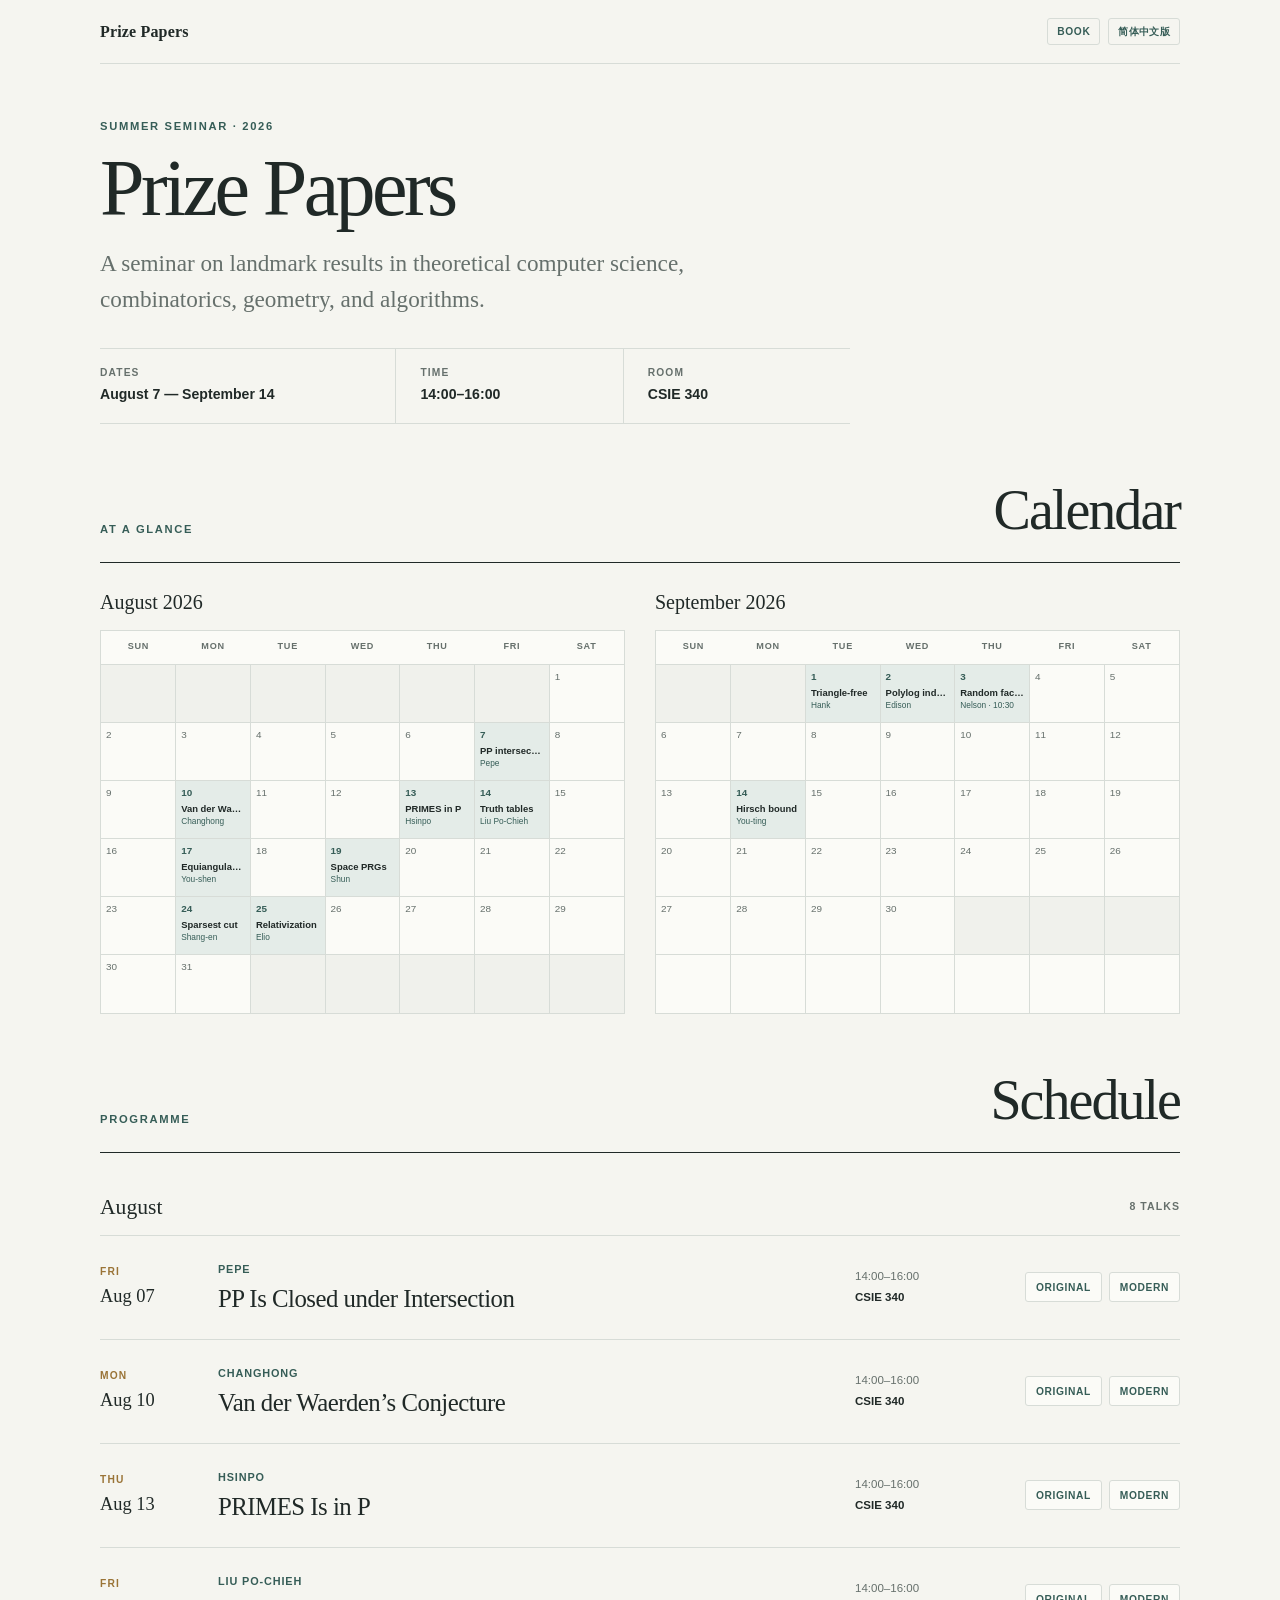
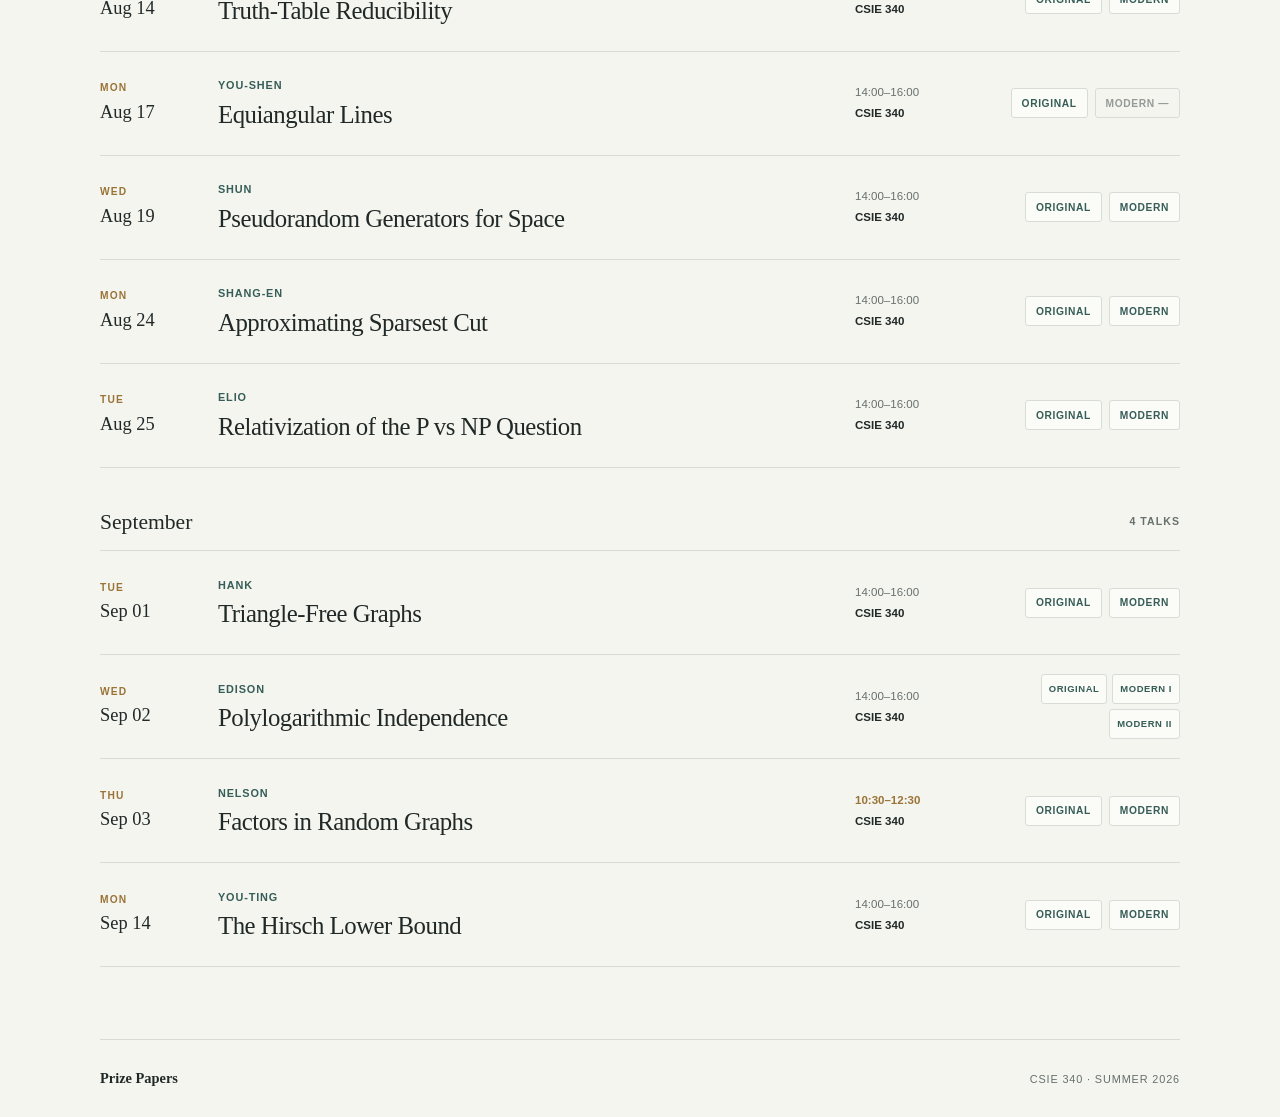
==== commit b6662d75: "Tighten spacing and add book links" ====
--- a/index.html
+++ b/index.html
@@ -13,7 +13,19 @@
 <body>
   <header class="site-header">
     <a class="site-name" href="#top">Prize Papers</a>
-    <span>August 7 — September 14, 2026</span>
+    <nav class="book-links" aria-label="Book versions">
+      <a
+        href="https://drive.google.com/file/d/1UCa1HcGp8M4ArdJnuXnMX54OvjVSQdpv/view?usp=drive_link"
+      >
+        Book
+      </a>
+      <a
+        href="https://drive.google.com/file/d/1No9sowMxtgnNv1AAZAXYPlzUFswUadG7/view?usp=drive_link"
+        lang="zh-Hans"
+      >
+        简体中文版
+      </a>
+    </nav>
   </header>
 
   <main id="top">
--- a/styles.css
+++ b/styles.css
@@ -40,7 +40,7 @@
   justify-content: space-between;
   width: min(calc(100% - 48px), var(--max-width));
   margin: 0 auto;
-  padding: 25px 0;
+  padding: 18px 0;
   color: var(--muted);
   border-bottom: 1px solid var(--line);
   font-size: 0.75rem;
@@ -56,13 +56,40 @@
   text-decoration: none;
 }
 
+.book-links {
+  display: flex;
+  gap: 8px;
+}
+
+.book-links a {
+  padding: 5px 9px;
+  color: var(--green);
+  border: 1px solid var(--line);
+  border-radius: 3px;
+  font-size: 0.64rem;
+  font-weight: 700;
+  letter-spacing: 0.06em;
+  text-decoration: none;
+  text-transform: uppercase;
+}
+
+.book-links a:hover {
+  color: var(--ink);
+  background: var(--green-light);
+  border-color: #b9c9c3;
+}
+
+.book-links a[lang] {
+  letter-spacing: 0.03em;
+}
+
 main {
   width: min(calc(100% - 48px), var(--max-width));
   margin: 0 auto;
 }
 
 .introduction {
-  padding: 92px 0 82px;
+  padding: 54px 0 48px;
 }
 
 .kicker {
@@ -93,7 +120,7 @@
 
 .lede {
   max-width: 660px;
-  margin: 25px 0 48px;
+  margin: 18px 0 30px;
   color: var(--muted);
   font-family: Georgia, "Times New Roman", serif;
   font-size: clamp(1.15rem, 2.2vw, 1.45rem);
@@ -134,7 +161,7 @@
 }
 
 .calendar-overview {
-  padding: 25px 0 105px;
+  padding: 10px 0 58px;
 }
 
 .calendar-heading {
@@ -162,7 +189,7 @@
   display: grid;
   grid-template-columns: 1fr 1fr;
   gap: 30px;
-  margin-top: 38px;
+  margin-top: 24px;
 }
 
 .calendar-card {
@@ -202,8 +229,8 @@
 
 .calendar-card td {
   position: relative;
-  height: 68px;
-  padding: 6px;
+  height: 58px;
+  padding: 5px;
   vertical-align: top;
   border-right: 1px solid var(--line);
   border-bottom: 1px solid var(--line);
@@ -239,7 +266,7 @@
 
 .event-day a {
   display: block;
-  margin-top: 5px;
+  margin-top: 3px;
   color: var(--ink);
   line-height: 1.15;
   text-decoration: none;
@@ -259,7 +286,7 @@
 }
 
 .event-day a span {
-  margin-top: 3px;
+  margin-top: 2px;
   color: var(--green);
   font-size: 0.52rem;
 }
@@ -274,7 +301,7 @@
 }
 
 .schedule {
-  padding: 5px 0 120px;
+  padding: 0 0 72px;
 }
 
 .section-title {
@@ -302,7 +329,7 @@
   display: flex;
   align-items: center;
   justify-content: space-between;
-  margin-top: 58px;
+  margin-top: 38px;
   padding: 0 0 12px;
   border-bottom: 1px solid var(--line);
 }
@@ -327,8 +354,8 @@
   grid-template-columns: 92px minmax(0, 1fr) 125px 174px;
   gap: 26px;
   align-items: center;
-  min-height: 125px;
-  padding: 21px 0;
+  min-height: 104px;
+  padding: 15px 0;
   border-bottom: 1px solid var(--line);
   scroll-margin-top: 20px;
 }
@@ -448,7 +475,7 @@
   align-items: center;
   justify-content: space-between;
   width: min(calc(100% - 48px), var(--max-width));
-  min-height: 110px;
+  min-height: 78px;
   margin: 0 auto;
   color: var(--muted);
   border-top: 1px solid var(--line);
@@ -494,11 +521,11 @@
   }
 
   .introduction {
-    padding: 66px 0 60px;
+    padding: 44px 0 42px;
   }
 
   .lede {
-    margin-bottom: 35px;
+    margin-bottom: 25px;
   }
 
   .seminar-details {
@@ -521,11 +548,11 @@
   }
 
   .schedule {
-    padding-bottom: 85px;
+    padding-bottom: 60px;
   }
 
   .calendar-overview {
-    padding-bottom: 80px;
+    padding-bottom: 55px;
   }
 
   .calendar-heading {
@@ -545,13 +572,13 @@
   }
 
   .month {
-    margin-top: 44px;
+    margin-top: 32px;
   }
 
   .talk {
     grid-template-columns: 70px minmax(0, 1fr);
     gap: 15px;
-    padding: 20px 0;
+    padding: 15px 0;
   }
 
   .talk-details h4 {
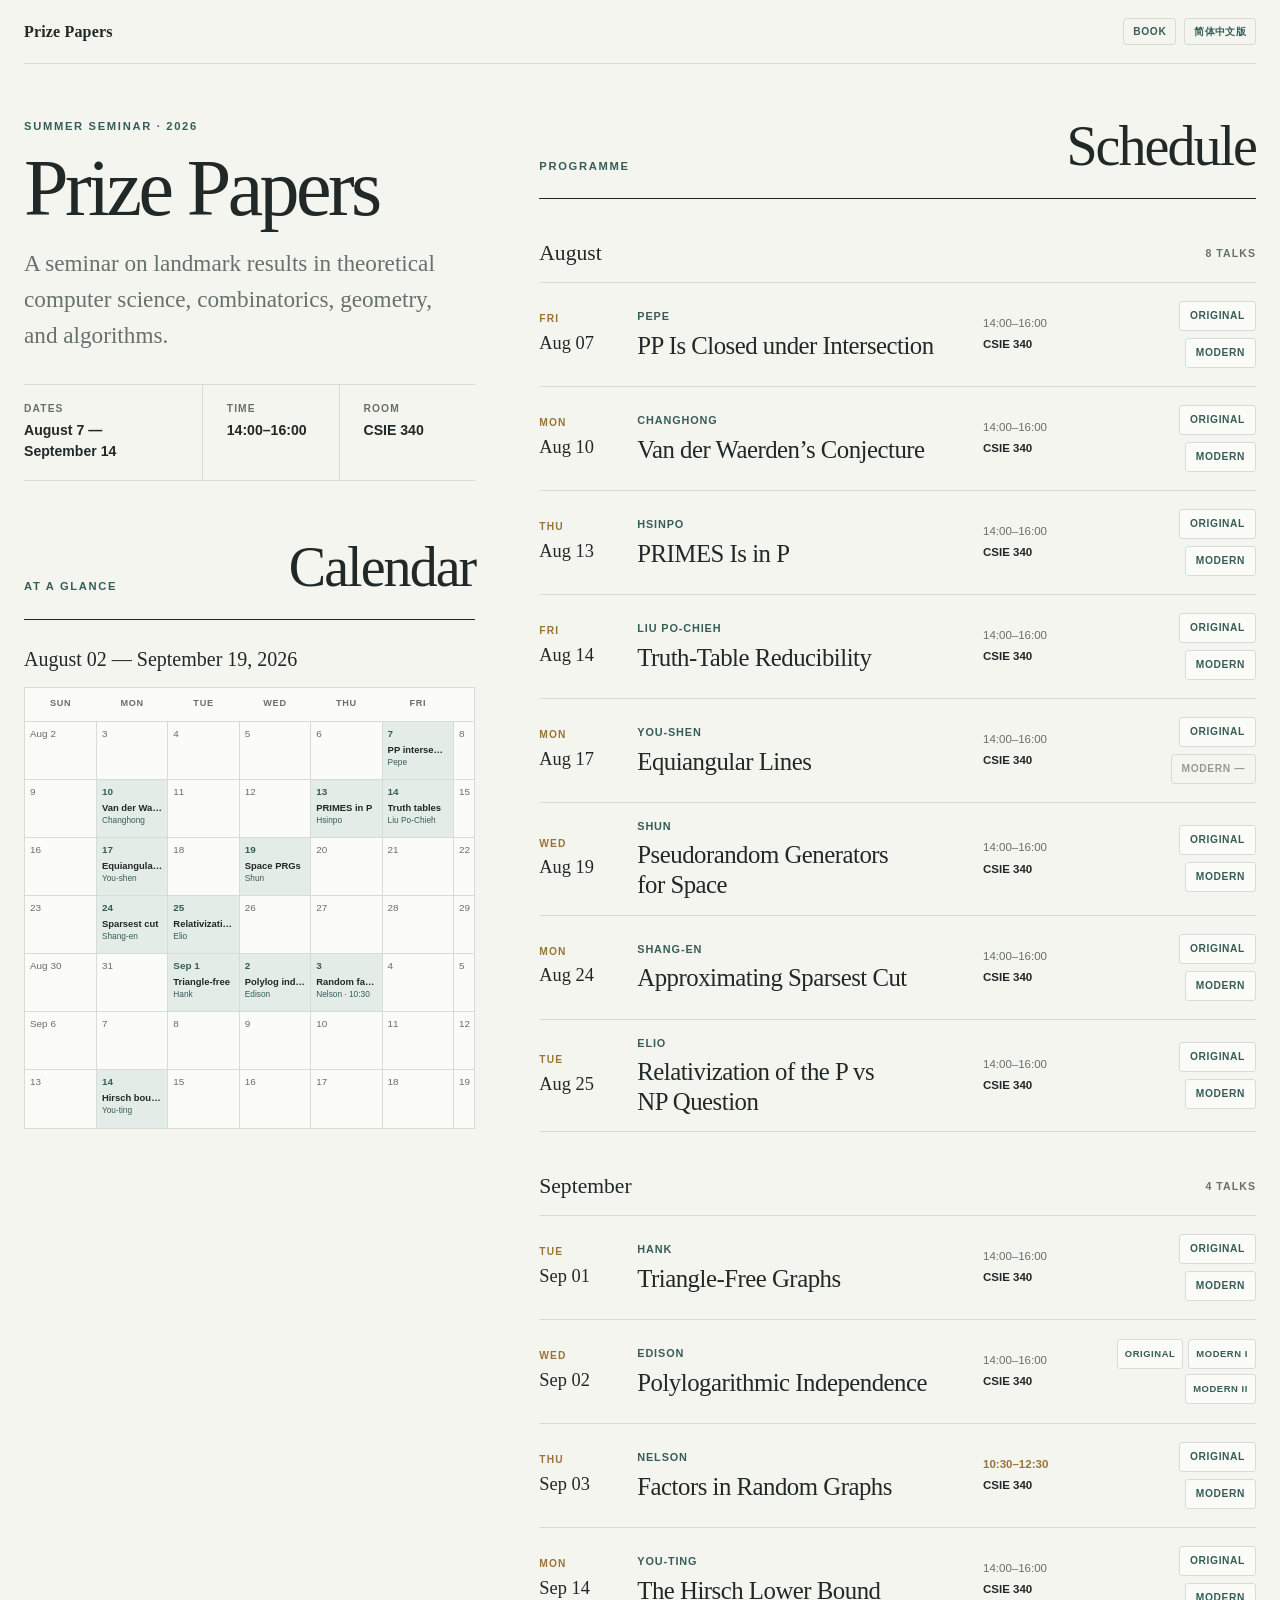
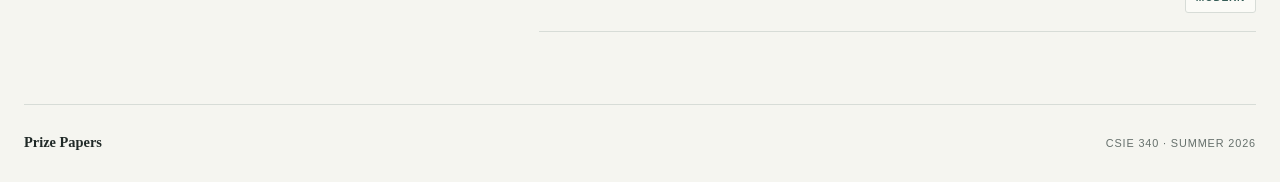
==== commit f555d7d5: "Use two-column seminar layout" ====
--- a/index.html
+++ b/index.html
@@ -29,6 +29,7 @@
   </header>
 
   <main id="top">
+    <div class="overview-column">
     <section class="introduction" aria-labelledby="page-title">
       <p class="kicker">Summer seminar · 2026</p>
       <h1 id="page-title">Prize Papers</h1>
@@ -59,230 +60,163 @@
         <h2 id="calendar-title">Calendar</h2>
       </div>
 
-      <div class="calendars">
-        <div class="calendar-card">
-          <h3>August 2026</h3>
-          <div class="calendar-scroll">
-            <table aria-label="August 2026 seminar calendar">
-              <thead>
-                <tr>
-                  <th scope="col">Sun</th>
-                  <th scope="col">Mon</th>
-                  <th scope="col">Tue</th>
-                  <th scope="col">Wed</th>
-                  <th scope="col">Thu</th>
-                  <th scope="col">Fri</th>
-                  <th scope="col">Sat</th>
-                </tr>
-              </thead>
-              <tbody>
-                <tr>
-                  <td class="empty"></td>
-                  <td class="empty"></td>
-                  <td class="empty"></td>
-                  <td class="empty"></td>
-                  <td class="empty"></td>
-                  <td class="empty"></td>
-                  <td><span class="date-number">1</span></td>
-                </tr>
-                <tr>
-                  <td><span class="date-number">2</span></td>
-                  <td><span class="date-number">3</span></td>
-                  <td><span class="date-number">4</span></td>
-                  <td><span class="date-number">5</span></td>
-                  <td><span class="date-number">6</span></td>
-                  <td class="event-day">
-                    <span class="date-number">7</span>
-                    <a href="#talk-pp">
-                      <strong>PP intersection</strong>
-                      <span>Pepe</span>
-                    </a>
-                  </td>
-                  <td><span class="date-number">8</span></td>
-                </tr>
-                <tr>
-                  <td><span class="date-number">9</span></td>
-                  <td class="event-day">
-                    <span class="date-number">10</span>
-                    <a href="#talk-van-der-waerden">
-                      <strong>Van der Waerden</strong>
-                      <span>Changhong</span>
-                    </a>
-                  </td>
-                  <td><span class="date-number">11</span></td>
-                  <td><span class="date-number">12</span></td>
-                  <td class="event-day">
-                    <span class="date-number">13</span>
-                    <a href="#talk-primes">
-                      <strong>PRIMES in P</strong>
-                      <span>Hsinpo</span>
-                    </a>
-                  </td>
-                  <td class="event-day">
-                    <span class="date-number">14</span>
-                    <a href="#talk-truth-table">
-                      <strong>Truth tables</strong>
-                      <span>Liu Po-Chieh</span>
-                    </a>
-                  </td>
-                  <td><span class="date-number">15</span></td>
-                </tr>
-                <tr>
-                  <td><span class="date-number">16</span></td>
-                  <td class="event-day">
-                    <span class="date-number">17</span>
-                    <a href="#talk-equiangular">
-                      <strong>Equiangular lines</strong>
-                      <span>You-shen</span>
-                    </a>
-                  </td>
-                  <td><span class="date-number">18</span></td>
-                  <td class="event-day">
-                    <span class="date-number">19</span>
-                    <a href="#talk-space-prgs">
-                      <strong>Space PRGs</strong>
-                      <span>Shun</span>
-                    </a>
-                  </td>
-                  <td><span class="date-number">20</span></td>
-                  <td><span class="date-number">21</span></td>
-                  <td><span class="date-number">22</span></td>
-                </tr>
-                <tr>
-                  <td><span class="date-number">23</span></td>
-                  <td class="event-day">
-                    <span class="date-number">24</span>
-                    <a href="#talk-sparsest-cut">
-                      <strong>Sparsest cut</strong>
-                      <span>Shang-en</span>
-                    </a>
-                  </td>
-                  <td class="event-day">
-                    <span class="date-number">25</span>
-                    <a href="#talk-relativization">
-                      <strong>Relativization</strong>
-                      <span>Elio</span>
-                    </a>
-                  </td>
-                  <td><span class="date-number">26</span></td>
-                  <td><span class="date-number">27</span></td>
-                  <td><span class="date-number">28</span></td>
-                  <td><span class="date-number">29</span></td>
-                </tr>
-                <tr>
-                  <td><span class="date-number">30</span></td>
-                  <td><span class="date-number">31</span></td>
-                  <td class="empty"></td>
-                  <td class="empty"></td>
-                  <td class="empty"></td>
-                  <td class="empty"></td>
-                  <td class="empty"></td>
-                </tr>
-              </tbody>
-            </table>
-          </div>
+      <div class="calendar-card">
+        <h3>August 02 — September 19, 2026</h3>
+        <div class="calendar-scroll">
+          <table aria-label="August 2 through September 19, 2026 seminar calendar">
+            <thead>
+              <tr>
+                <th scope="col">Sun</th>
+                <th scope="col">Mon</th>
+                <th scope="col">Tue</th>
+                <th scope="col">Wed</th>
+                <th scope="col">Thu</th>
+                <th scope="col">Fri</th>
+                <th scope="col">Sat</th>
+              </tr>
+            </thead>
+            <tbody>
+              <tr>
+                <td><span class="date-number">Aug 2</span></td>
+                <td><span class="date-number">3</span></td>
+                <td><span class="date-number">4</span></td>
+                <td><span class="date-number">5</span></td>
+                <td><span class="date-number">6</span></td>
+                <td class="event-day">
+                  <span class="date-number">7</span>
+                  <a href="#talk-pp">
+                    <strong>PP intersection</strong>
+                    <span>Pepe</span>
+                  </a>
+                </td>
+                <td><span class="date-number">8</span></td>
+              </tr>
+              <tr>
+                <td><span class="date-number">9</span></td>
+                <td class="event-day">
+                  <span class="date-number">10</span>
+                  <a href="#talk-van-der-waerden">
+                    <strong>Van der Waerden</strong>
+                    <span>Changhong</span>
+                  </a>
+                </td>
+                <td><span class="date-number">11</span></td>
+                <td><span class="date-number">12</span></td>
+                <td class="event-day">
+                  <span class="date-number">13</span>
+                  <a href="#talk-primes">
+                    <strong>PRIMES in P</strong>
+                    <span>Hsinpo</span>
+                  </a>
+                </td>
+                <td class="event-day">
+                  <span class="date-number">14</span>
+                  <a href="#talk-truth-table">
+                    <strong>Truth tables</strong>
+                    <span>Liu Po-Chieh</span>
+                  </a>
+                </td>
+                <td><span class="date-number">15</span></td>
+              </tr>
+              <tr>
+                <td><span class="date-number">16</span></td>
+                <td class="event-day">
+                  <span class="date-number">17</span>
+                  <a href="#talk-equiangular">
+                    <strong>Equiangular lines</strong>
+                    <span>You-shen</span>
+                  </a>
+                </td>
+                <td><span class="date-number">18</span></td>
+                <td class="event-day">
+                  <span class="date-number">19</span>
+                  <a href="#talk-space-prgs">
+                    <strong>Space PRGs</strong>
+                    <span>Shun</span>
+                  </a>
+                </td>
+                <td><span class="date-number">20</span></td>
+                <td><span class="date-number">21</span></td>
+                <td><span class="date-number">22</span></td>
+              </tr>
+              <tr>
+                <td><span class="date-number">23</span></td>
+                <td class="event-day">
+                  <span class="date-number">24</span>
+                  <a href="#talk-sparsest-cut">
+                    <strong>Sparsest cut</strong>
+                    <span>Shang-en</span>
+                  </a>
+                </td>
+                <td class="event-day">
+                  <span class="date-number">25</span>
+                  <a href="#talk-relativization">
+                    <strong>Relativization</strong>
+                    <span>Elio</span>
+                  </a>
+                </td>
+                <td><span class="date-number">26</span></td>
+                <td><span class="date-number">27</span></td>
+                <td><span class="date-number">28</span></td>
+                <td><span class="date-number">29</span></td>
+              </tr>
+              <tr>
+                <td><span class="date-number">Aug 30</span></td>
+                <td><span class="date-number">31</span></td>
+                <td class="event-day">
+                  <span class="date-number">Sep 1</span>
+                  <a href="#talk-triangle">
+                    <strong>Triangle-free</strong>
+                    <span>Hank</span>
+                  </a>
+                </td>
+                <td class="event-day">
+                  <span class="date-number">2</span>
+                  <a href="#talk-independence">
+                    <strong>Polylog independence</strong>
+                    <span>Edison</span>
+                  </a>
+                </td>
+                <td class="event-day">
+                  <span class="date-number">3</span>
+                  <a href="#talk-factors">
+                    <strong>Random factors</strong>
+                    <span>Nelson · 10:30</span>
+                  </a>
+                </td>
+                <td><span class="date-number">4</span></td>
+                <td><span class="date-number">5</span></td>
+              </tr>
+              <tr>
+                <td><span class="date-number">Sep 6</span></td>
+                <td><span class="date-number">7</span></td>
+                <td><span class="date-number">8</span></td>
+                <td><span class="date-number">9</span></td>
+                <td><span class="date-number">10</span></td>
+                <td><span class="date-number">11</span></td>
+                <td><span class="date-number">12</span></td>
+              </tr>
+              <tr>
+                <td><span class="date-number">13</span></td>
+                <td class="event-day">
+                  <span class="date-number">14</span>
+                  <a href="#talk-hirsch">
+                    <strong>Hirsch bound</strong>
+                    <span>You-ting</span>
+                  </a>
+                </td>
+                <td><span class="date-number">15</span></td>
+                <td><span class="date-number">16</span></td>
+                <td><span class="date-number">17</span></td>
+                <td><span class="date-number">18</span></td>
+                <td><span class="date-number">19</span></td>
+              </tr>
+            </tbody>
+          </table>
         </div>
-
-        <div class="calendar-card">
-          <h3>September 2026</h3>
-          <div class="calendar-scroll">
-            <table aria-label="September 2026 seminar calendar">
-              <thead>
-                <tr>
-                  <th scope="col">Sun</th>
-                  <th scope="col">Mon</th>
-                  <th scope="col">Tue</th>
-                  <th scope="col">Wed</th>
-                  <th scope="col">Thu</th>
-                  <th scope="col">Fri</th>
-                  <th scope="col">Sat</th>
-                </tr>
-              </thead>
-              <tbody>
-                <tr>
-                  <td class="empty"></td>
-                  <td class="empty"></td>
-                  <td class="event-day">
-                    <span class="date-number">1</span>
-                    <a href="#talk-triangle">
-                      <strong>Triangle-free</strong>
-                      <span>Hank</span>
-                    </a>
-                  </td>
-                  <td class="event-day">
-                    <span class="date-number">2</span>
-                    <a href="#talk-independence">
-                      <strong>Polylog independence</strong>
-                      <span>Edison</span>
-                    </a>
-                  </td>
-                  <td class="event-day">
-                    <span class="date-number">3</span>
-                    <a href="#talk-factors">
-                      <strong>Random factors</strong>
-                      <span>Nelson · 10:30</span>
-                    </a>
-                  </td>
-                  <td><span class="date-number">4</span></td>
-                  <td><span class="date-number">5</span></td>
-                </tr>
-                <tr>
-                  <td><span class="date-number">6</span></td>
-                  <td><span class="date-number">7</span></td>
-                  <td><span class="date-number">8</span></td>
-                  <td><span class="date-number">9</span></td>
-                  <td><span class="date-number">10</span></td>
-                  <td><span class="date-number">11</span></td>
-                  <td><span class="date-number">12</span></td>
-                </tr>
-                <tr>
-                  <td><span class="date-number">13</span></td>
-                  <td class="event-day">
-                    <span class="date-number">14</span>
-                    <a href="#talk-hirsch">
-                      <strong>Hirsch bound</strong>
-                      <span>You-ting</span>
-                    </a>
-                  </td>
-                  <td><span class="date-number">15</span></td>
-                  <td><span class="date-number">16</span></td>
-                  <td><span class="date-number">17</span></td>
-                  <td><span class="date-number">18</span></td>
-                  <td><span class="date-number">19</span></td>
-                </tr>
-                <tr>
-                  <td><span class="date-number">20</span></td>
-                  <td><span class="date-number">21</span></td>
-                  <td><span class="date-number">22</span></td>
-                  <td><span class="date-number">23</span></td>
-                  <td><span class="date-number">24</span></td>
-                  <td><span class="date-number">25</span></td>
-                  <td><span class="date-number">26</span></td>
-                </tr>
-                <tr>
-                  <td><span class="date-number">27</span></td>
-                  <td><span class="date-number">28</span></td>
-                  <td><span class="date-number">29</span></td>
-                  <td><span class="date-number">30</span></td>
-                  <td class="empty"></td>
-                  <td class="empty"></td>
-                  <td class="empty"></td>
-                </tr>
-                <tr class="calendar-spacer" aria-hidden="true">
-                  <td></td>
-                  <td></td>
-                  <td></td>
-                  <td></td>
-                  <td></td>
-                  <td></td>
-                  <td></td>
-                </tr>
-              </tbody>
-            </table>
-          </div>
-        </div>
       </div>
     </section>
+    </div>
 
     <section class="schedule" aria-labelledby="schedule-title">
       <div class="section-title">
--- a/styles.css
+++ b/styles.css
@@ -7,7 +7,7 @@
   --green: #365d57;
   --green-light: #e4ece8;
   --ochre: #9a7437;
-  --max-width: 1080px;
+  --max-width: 1440px;
 }
 
 * {
@@ -84,8 +84,16 @@
 }
 
 main {
+  display: grid;
+  grid-template-columns: minmax(430px, 0.85fr) minmax(640px, 1.35fr);
+  gap: clamp(44px, 5vw, 80px);
+  align-items: start;
   width: min(calc(100% - 48px), var(--max-width));
   margin: 0 auto;
+}
+
+.overview-column {
+  min-width: 0;
 }
 
 .introduction {
@@ -185,15 +193,9 @@
   line-height: 1;
 }
 
-.calendars {
-  display: grid;
-  grid-template-columns: 1fr 1fr;
-  gap: 30px;
-  margin-top: 24px;
-}
-
 .calendar-card {
   min-width: 0;
+  margin-top: 24px;
 }
 
 .calendar-card > h3 {
@@ -296,12 +298,9 @@
   text-underline-offset: 2px;
 }
 
-.calendar-spacer {
-  visibility: hidden;
-}
-
 .schedule {
-  padding: 0 0 72px;
+  min-width: 0;
+  padding: 54px 0 72px;
 }
 
 .section-title {
@@ -351,8 +350,8 @@
 
 .talk {
   display: grid;
-  grid-template-columns: 92px minmax(0, 1fr) 125px 174px;
-  gap: 26px;
+  grid-template-columns: 78px minmax(0, 1fr) 108px 145px;
+  gap: 20px;
   align-items: center;
   min-height: 104px;
   padding: 15px 0;
@@ -493,10 +492,20 @@
   text-transform: none;
 }
 
+@media (max-width: 1120px) {
+  main {
+    display: block;
+    max-width: 900px;
+  }
+
+  .schedule {
+    padding-top: 0;
+  }
+}
+
 @media (max-width: 850px) {
-  .calendars {
-    grid-template-columns: 1fr;
-    gap: 38px;
+  .calendar-card table {
+    min-width: 620px;
   }
 
   .talk {
@@ -624,7 +633,12 @@
     padding: 30px 0 40px;
   }
 
+  main {
+    display: block;
+  }
+
   .schedule {
+    padding-top: 0;
     padding-bottom: 30px;
   }
 
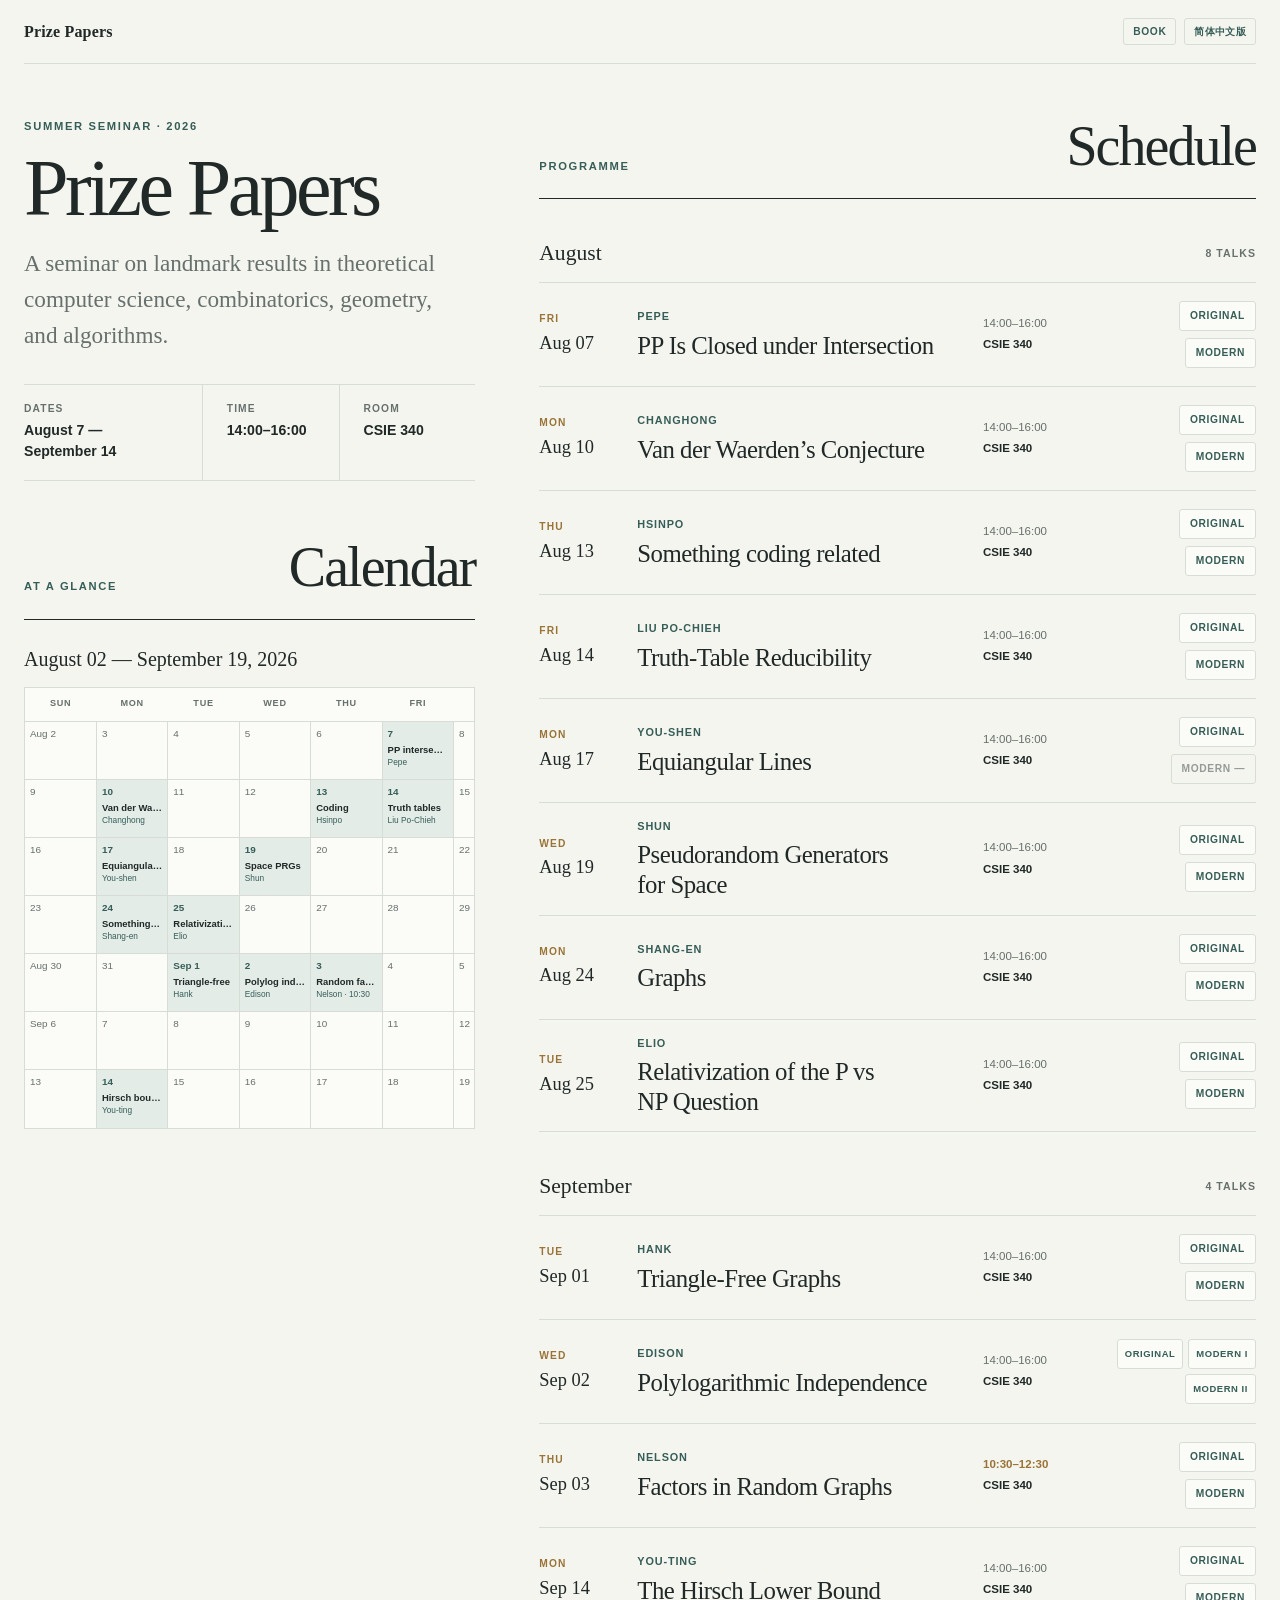
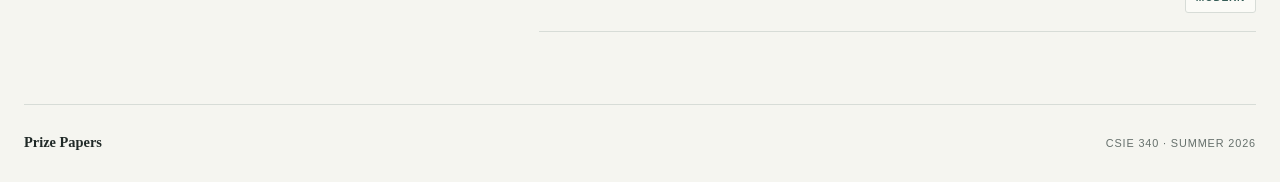
==== commit c6f1fd71: "Professors have vague titles" ====
--- a/index.html
+++ b/index.html
@@ -105,7 +105,7 @@
                 <td class="event-day">
                   <span class="date-number">13</span>
                   <a href="#talk-primes">
-                    <strong>PRIMES in P</strong>
+                    <strong>Coding</strong>
                     <span>Hsinpo</span>
                   </a>
                 </td>
@@ -144,7 +144,7 @@
                 <td class="event-day">
                   <span class="date-number">24</span>
                   <a href="#talk-sparsest-cut">
-                    <strong>Sparsest cut</strong>
+                    <strong>Something graph related</strong>
                     <span>Shang-en</span>
                   </a>
                 </td>
@@ -287,7 +287,7 @@
           </time>
           <div class="talk-details">
             <p>Hsinpo</p>
-            <h4>PRIMES Is in P</h4>
+            <h4>Something coding related</h4>
           </div>
           <div class="meeting">
             <span>14:00–16:00</span>
@@ -384,7 +384,7 @@
           </time>
           <div class="talk-details">
             <p>Shang-en</p>
-            <h4>Approximating Sparsest Cut</h4>
+            <h4>Graphs</h4>
           </div>
           <div class="meeting">
             <span>14:00–16:00</span>
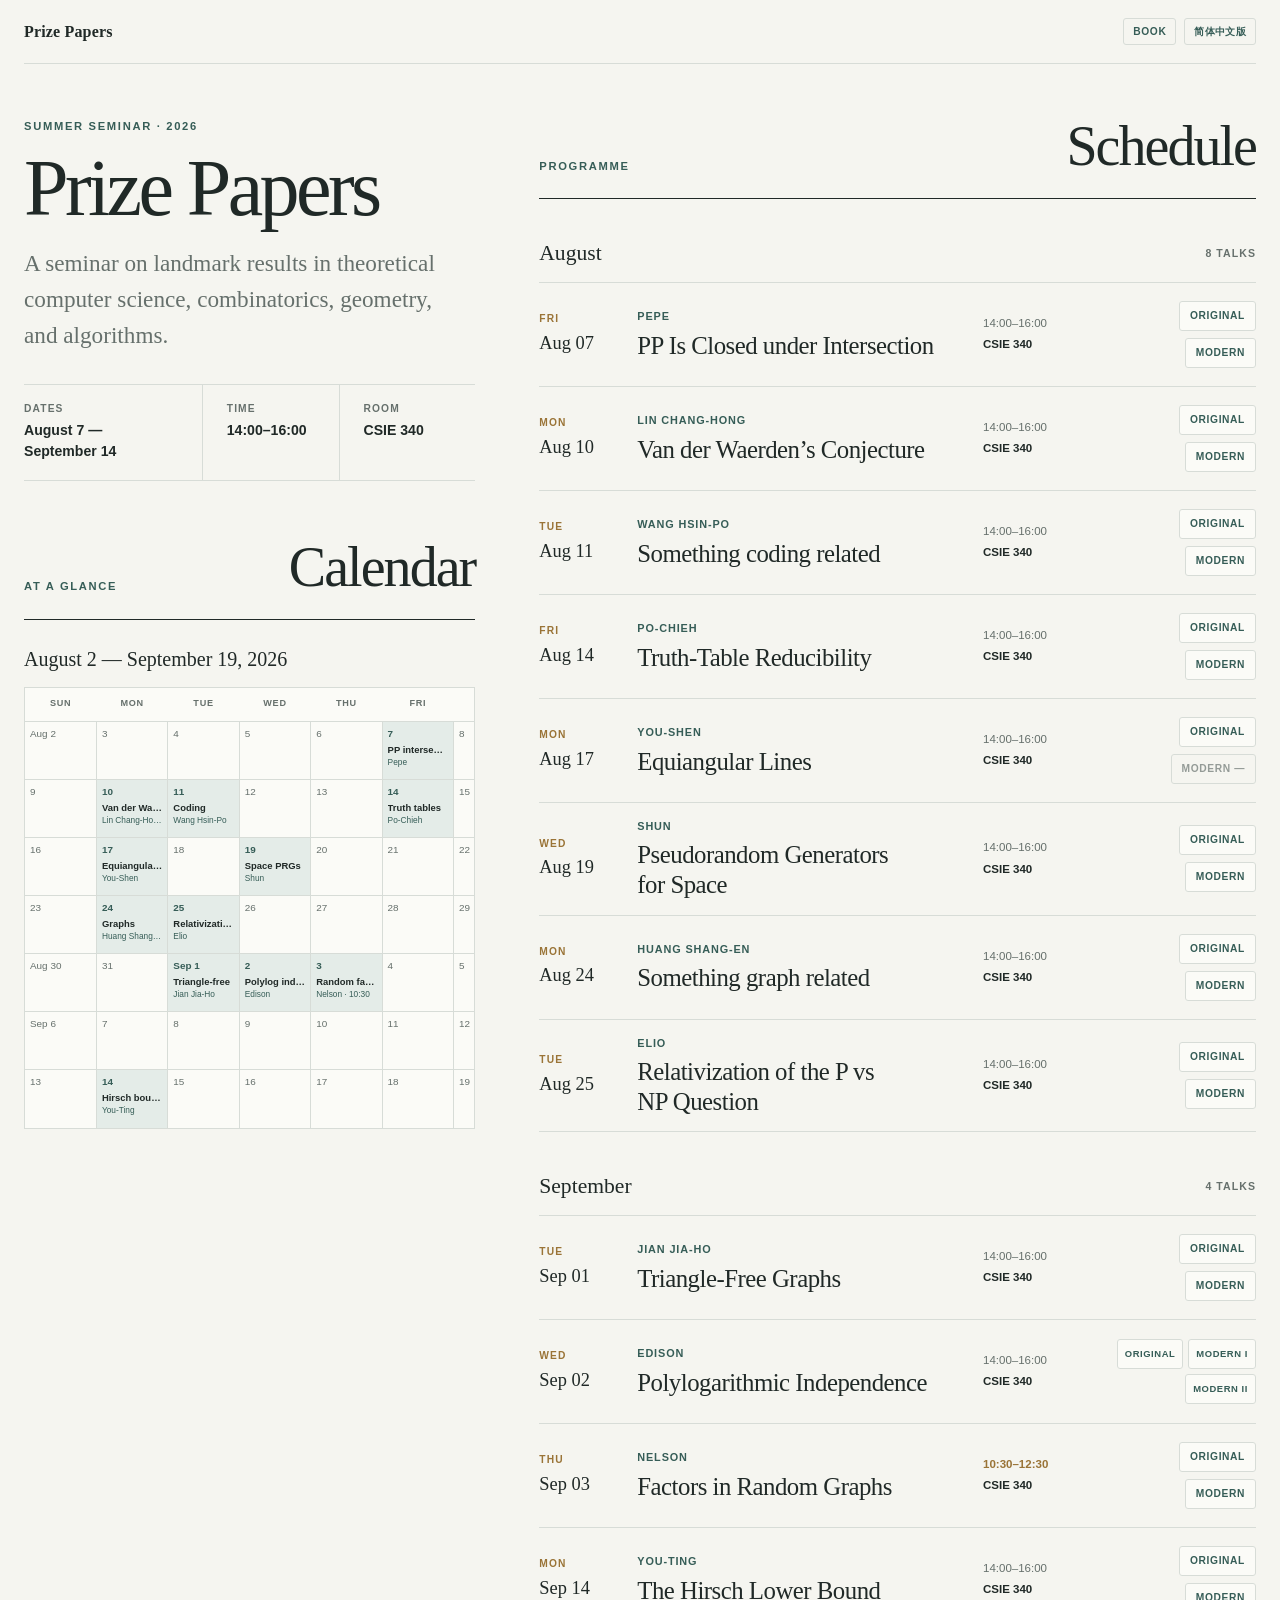
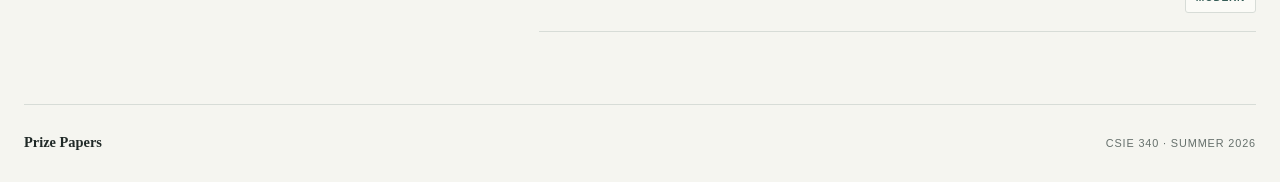
==== commit 6597db06: "Generate schedule from compact talk data" ====
--- a/index.html
+++ b/index.html
@@ -1,4 +1,5 @@
 <!doctype html>
+<!-- Generated by generate.py from template.html and talks.toml. -->
 <html lang="en">
 <head>
   <meta charset="utf-8">
@@ -30,192 +31,192 @@
 
   <main id="top">
     <div class="overview-column">
-    <section class="introduction" aria-labelledby="page-title">
-      <p class="kicker">Summer seminar · 2026</p>
-      <h1 id="page-title">Prize Papers</h1>
-      <p class="lede">
-        A seminar on landmark results in theoretical computer science,
-        combinatorics, geometry, and algorithms.
-      </p>
-
-      <dl class="seminar-details">
-        <div>
-          <dt>Dates</dt>
-          <dd>August 7 — September 14</dd>
+      <section class="introduction" aria-labelledby="page-title">
+        <p class="kicker">Summer seminar · 2026</p>
+        <h1 id="page-title">Prize Papers</h1>
+        <p class="lede">
+          A seminar on landmark results in theoretical computer science,
+          combinatorics, geometry, and algorithms.
+        </p>
+
+        <dl class="seminar-details">
+          <div>
+            <dt>Dates</dt>
+            <dd>August 7 — September 14</dd>
+          </div>
+          <div>
+            <dt>Time</dt>
+            <dd>14:00–16:00</dd>
+          </div>
+          <div>
+            <dt>Room</dt>
+            <dd>CSIE 340</dd>
+          </div>
+        </dl>
+      </section>
+
+      <section class="calendar-overview" aria-labelledby="calendar-title">
+        <div class="calendar-heading">
+          <p class="kicker">At a glance</p>
+          <h2 id="calendar-title">Calendar</h2>
         </div>
-        <div>
-          <dt>Time</dt>
-          <dd>14:00–16:00</dd>
+
+        <div class="calendar-card">
+          <h3>August 2 — September 19, 2026</h3>
+          <div class="calendar-scroll">
+            <table aria-label="August 2 through September 19, 2026 seminar calendar">
+              <thead>
+                <tr>
+                  <th scope="col">Sun</th>
+                  <th scope="col">Mon</th>
+                  <th scope="col">Tue</th>
+                  <th scope="col">Wed</th>
+                  <th scope="col">Thu</th>
+                  <th scope="col">Fri</th>
+                  <th scope="col">Sat</th>
+                </tr>
+              </thead>
+              <tbody>
+                <tr>
+                  <td><span class="date-number">Aug 2</span></td>
+                  <td><span class="date-number">3</span></td>
+                  <td><span class="date-number">4</span></td>
+                  <td><span class="date-number">5</span></td>
+                  <td><span class="date-number">6</span></td>
+                  <td class="event-day">
+                    <span class="date-number">7</span>
+                    <a href="#talk-pp">
+                      <strong>PP intersection</strong>
+                      <span>Pepe</span>
+                    </a>
+                  </td>
+                  <td><span class="date-number">8</span></td>
+                </tr>
+                <tr>
+                  <td><span class="date-number">9</span></td>
+                  <td class="event-day">
+                    <span class="date-number">10</span>
+                    <a href="#talk-van-der-waerden">
+                      <strong>Van der Waerden</strong>
+                      <span>Lin Chang-Hong</span>
+                    </a>
+                  </td>
+                  <td class="event-day">
+                    <span class="date-number">11</span>
+                    <a href="#talk-primes">
+                      <strong>Coding</strong>
+                      <span>Wang Hsin-Po</span>
+                    </a>
+                  </td>
+                  <td><span class="date-number">12</span></td>
+                  <td><span class="date-number">13</span></td>
+                  <td class="event-day">
+                    <span class="date-number">14</span>
+                    <a href="#talk-truth-table">
+                      <strong>Truth tables</strong>
+                      <span>Po-Chieh</span>
+                    </a>
+                  </td>
+                  <td><span class="date-number">15</span></td>
+                </tr>
+                <tr>
+                  <td><span class="date-number">16</span></td>
+                  <td class="event-day">
+                    <span class="date-number">17</span>
+                    <a href="#talk-equiangular">
+                      <strong>Equiangular lines</strong>
+                      <span>You-Shen</span>
+                    </a>
+                  </td>
+                  <td><span class="date-number">18</span></td>
+                  <td class="event-day">
+                    <span class="date-number">19</span>
+                    <a href="#talk-space-prgs">
+                      <strong>Space PRGs</strong>
+                      <span>Shun</span>
+                    </a>
+                  </td>
+                  <td><span class="date-number">20</span></td>
+                  <td><span class="date-number">21</span></td>
+                  <td><span class="date-number">22</span></td>
+                </tr>
+                <tr>
+                  <td><span class="date-number">23</span></td>
+                  <td class="event-day">
+                    <span class="date-number">24</span>
+                    <a href="#talk-sparsest-cut">
+                      <strong>Graphs</strong>
+                      <span>Huang Shang-En</span>
+                    </a>
+                  </td>
+                  <td class="event-day">
+                    <span class="date-number">25</span>
+                    <a href="#talk-relativization">
+                      <strong>Relativization</strong>
+                      <span>Elio</span>
+                    </a>
+                  </td>
+                  <td><span class="date-number">26</span></td>
+                  <td><span class="date-number">27</span></td>
+                  <td><span class="date-number">28</span></td>
+                  <td><span class="date-number">29</span></td>
+                </tr>
+                <tr>
+                  <td><span class="date-number">Aug 30</span></td>
+                  <td><span class="date-number">31</span></td>
+                  <td class="event-day">
+                    <span class="date-number">Sep 1</span>
+                    <a href="#talk-triangle">
+                      <strong>Triangle-free</strong>
+                      <span>Jian Jia-Ho</span>
+                    </a>
+                  </td>
+                  <td class="event-day">
+                    <span class="date-number">2</span>
+                    <a href="#talk-independence">
+                      <strong>Polylog independence</strong>
+                      <span>Edison</span>
+                    </a>
+                  </td>
+                  <td class="event-day">
+                    <span class="date-number">3</span>
+                    <a href="#talk-factors">
+                      <strong>Random factors</strong>
+                      <span>Nelson · 10:30</span>
+                    </a>
+                  </td>
+                  <td><span class="date-number">4</span></td>
+                  <td><span class="date-number">5</span></td>
+                </tr>
+                <tr>
+                  <td><span class="date-number">Sep 6</span></td>
+                  <td><span class="date-number">7</span></td>
+                  <td><span class="date-number">8</span></td>
+                  <td><span class="date-number">9</span></td>
+                  <td><span class="date-number">10</span></td>
+                  <td><span class="date-number">11</span></td>
+                  <td><span class="date-number">12</span></td>
+                </tr>
+                <tr>
+                  <td><span class="date-number">13</span></td>
+                  <td class="event-day">
+                    <span class="date-number">14</span>
+                    <a href="#talk-hirsch">
+                      <strong>Hirsch bound</strong>
+                      <span>You-Ting</span>
+                    </a>
+                  </td>
+                  <td><span class="date-number">15</span></td>
+                  <td><span class="date-number">16</span></td>
+                  <td><span class="date-number">17</span></td>
+                  <td><span class="date-number">18</span></td>
+                  <td><span class="date-number">19</span></td>
+                </tr>
+              </tbody>
+            </table>
+          </div>
         </div>
-        <div>
-          <dt>Room</dt>
-          <dd>CSIE 340</dd>
-        </div>
-      </dl>
-    </section>
-
-    <section class="calendar-overview" aria-labelledby="calendar-title">
-      <div class="calendar-heading">
-        <p class="kicker">At a glance</p>
-        <h2 id="calendar-title">Calendar</h2>
-      </div>
-
-      <div class="calendar-card">
-        <h3>August 02 — September 19, 2026</h3>
-        <div class="calendar-scroll">
-          <table aria-label="August 2 through September 19, 2026 seminar calendar">
-            <thead>
-              <tr>
-                <th scope="col">Sun</th>
-                <th scope="col">Mon</th>
-                <th scope="col">Tue</th>
-                <th scope="col">Wed</th>
-                <th scope="col">Thu</th>
-                <th scope="col">Fri</th>
-                <th scope="col">Sat</th>
-              </tr>
-            </thead>
-            <tbody>
-              <tr>
-                <td><span class="date-number">Aug 2</span></td>
-                <td><span class="date-number">3</span></td>
-                <td><span class="date-number">4</span></td>
-                <td><span class="date-number">5</span></td>
-                <td><span class="date-number">6</span></td>
-                <td class="event-day">
-                  <span class="date-number">7</span>
-                  <a href="#talk-pp">
-                    <strong>PP intersection</strong>
-                    <span>Pepe</span>
-                  </a>
-                </td>
-                <td><span class="date-number">8</span></td>
-              </tr>
-              <tr>
-                <td><span class="date-number">9</span></td>
-                <td class="event-day">
-                  <span class="date-number">10</span>
-                  <a href="#talk-van-der-waerden">
-                    <strong>Van der Waerden</strong>
-                    <span>Changhong</span>
-                  </a>
-                </td>
-                <td><span class="date-number">11</span></td>
-                <td><span class="date-number">12</span></td>
-                <td class="event-day">
-                  <span class="date-number">13</span>
-                  <a href="#talk-primes">
-                    <strong>Coding</strong>
-                    <span>Hsinpo</span>
-                  </a>
-                </td>
-                <td class="event-day">
-                  <span class="date-number">14</span>
-                  <a href="#talk-truth-table">
-                    <strong>Truth tables</strong>
-                    <span>Liu Po-Chieh</span>
-                  </a>
-                </td>
-                <td><span class="date-number">15</span></td>
-              </tr>
-              <tr>
-                <td><span class="date-number">16</span></td>
-                <td class="event-day">
-                  <span class="date-number">17</span>
-                  <a href="#talk-equiangular">
-                    <strong>Equiangular lines</strong>
-                    <span>You-shen</span>
-                  </a>
-                </td>
-                <td><span class="date-number">18</span></td>
-                <td class="event-day">
-                  <span class="date-number">19</span>
-                  <a href="#talk-space-prgs">
-                    <strong>Space PRGs</strong>
-                    <span>Shun</span>
-                  </a>
-                </td>
-                <td><span class="date-number">20</span></td>
-                <td><span class="date-number">21</span></td>
-                <td><span class="date-number">22</span></td>
-              </tr>
-              <tr>
-                <td><span class="date-number">23</span></td>
-                <td class="event-day">
-                  <span class="date-number">24</span>
-                  <a href="#talk-sparsest-cut">
-                    <strong>Something graph related</strong>
-                    <span>Shang-en</span>
-                  </a>
-                </td>
-                <td class="event-day">
-                  <span class="date-number">25</span>
-                  <a href="#talk-relativization">
-                    <strong>Relativization</strong>
-                    <span>Elio</span>
-                  </a>
-                </td>
-                <td><span class="date-number">26</span></td>
-                <td><span class="date-number">27</span></td>
-                <td><span class="date-number">28</span></td>
-                <td><span class="date-number">29</span></td>
-              </tr>
-              <tr>
-                <td><span class="date-number">Aug 30</span></td>
-                <td><span class="date-number">31</span></td>
-                <td class="event-day">
-                  <span class="date-number">Sep 1</span>
-                  <a href="#talk-triangle">
-                    <strong>Triangle-free</strong>
-                    <span>Hank</span>
-                  </a>
-                </td>
-                <td class="event-day">
-                  <span class="date-number">2</span>
-                  <a href="#talk-independence">
-                    <strong>Polylog independence</strong>
-                    <span>Edison</span>
-                  </a>
-                </td>
-                <td class="event-day">
-                  <span class="date-number">3</span>
-                  <a href="#talk-factors">
-                    <strong>Random factors</strong>
-                    <span>Nelson · 10:30</span>
-                  </a>
-                </td>
-                <td><span class="date-number">4</span></td>
-                <td><span class="date-number">5</span></td>
-              </tr>
-              <tr>
-                <td><span class="date-number">Sep 6</span></td>
-                <td><span class="date-number">7</span></td>
-                <td><span class="date-number">8</span></td>
-                <td><span class="date-number">9</span></td>
-                <td><span class="date-number">10</span></td>
-                <td><span class="date-number">11</span></td>
-                <td><span class="date-number">12</span></td>
-              </tr>
-              <tr>
-                <td><span class="date-number">13</span></td>
-                <td class="event-day">
-                  <span class="date-number">14</span>
-                  <a href="#talk-hirsch">
-                    <strong>Hirsch bound</strong>
-                    <span>You-ting</span>
-                  </a>
-                </td>
-                <td><span class="date-number">15</span></td>
-                <td><span class="date-number">16</span></td>
-                <td><span class="date-number">17</span></td>
-                <td><span class="date-number">18</span></td>
-                <td><span class="date-number">19</span></td>
-              </tr>
-            </tbody>
-          </table>
-        </div>
-      </div>
-    </section>
+      </section>
     </div>
 
     <section class="schedule" aria-labelledby="schedule-title">
@@ -244,11 +245,7 @@
             <span>CSIE 340</span>
           </div>
           <div class="sources" aria-label="Reading links">
-            <a
-              href="https://www.sciencedirect.com/science/article/pii/S0022000085710173"
-            >
-              Original
-            </a>
+            <a href="https://www.sciencedirect.com/science/article/pii/S0022000085710173">Original</a>
             <a href="https://scottaaronson.com/papers/pp.pdf">Modern</a>
           </div>
         </article>
@@ -259,7 +256,7 @@
             <strong>Aug 10</strong>
           </time>
           <div class="talk-details">
-            <p>Changhong</p>
+            <p>Lin Chang-Hong</p>
             <h4>Van der Waerden’s Conjecture</h4>
           </div>
           <div class="meeting">
@@ -267,26 +264,18 @@
             <span>CSIE 340</span>
           </div>
           <div class="sources" aria-label="Reading links">
-            <a
-              href="https://www.mathnet.ru/eng/dan44514"
-            >
-              Original
-            </a>
-            <a
-              href="https://annas-archive.org/md5/0ee5421d5a27a8d5ffbcd180ccb5a9bf"
-            >
-              Modern
-            </a>
+            <a href="https://www.mathnet.ru/eng/dan44514">Original</a>
+            <a href="https://annas-archive.org/md5/0ee5421d5a27a8d5ffbcd180ccb5a9bf">Modern</a>
           </div>
         </article>
 
         <article class="talk" id="talk-primes">
-          <time datetime="2026-08-13">
-            <span>Thu</span>
-            <strong>Aug 13</strong>
-          </time>
-          <div class="talk-details">
-            <p>Hsinpo</p>
+          <time datetime="2026-08-11">
+            <span>Tue</span>
+            <strong>Aug 11</strong>
+          </time>
+          <div class="talk-details">
+            <p>Wang Hsin-Po</p>
             <h4>Something coding related</h4>
           </div>
           <div class="meeting">
@@ -294,17 +283,8 @@
             <span>CSIE 340</span>
           </div>
           <div class="sources" aria-label="Reading links">
-            <a
-              href="https://www.cse.iitk.ac.in/users/manindra/algebra/primality_original.pdf"
-            >
-              Original
-            </a>
-            <a
-              href="https://www.cs.tau.ac.il/~amnon/"
-              data-paper="aks-modern"
-            >
-              Modern
-            </a>
+            <a href="https://www.cse.iitk.ac.in/users/manindra/algebra/primality_original.pdf">Original</a>
+            <a href="https://web.archive.org/web/20240419074127/https://www.cs.tau.ac.il/~amnon/Classes/2019-Derandomization/Lectures/Lecture7-AKS-All.pdf">Modern</a>
           </div>
         </article>
 
@@ -314,7 +294,7 @@
             <strong>Aug 14</strong>
           </time>
           <div class="talk-details">
-            <p>Liu Po-Chieh</p>
+            <p>Po-Chieh</p>
             <h4>Truth-Table Reducibility</h4>
           </div>
           <div class="meeting">
@@ -323,11 +303,7 @@
           </div>
           <div class="sources" aria-label="Reading links">
             <a href="https://dl.acm.org/doi/10.1145/100216.100276">Original</a>
-            <a
-              href="https://www.sciencedirect.com/science/article/pii/S0022000005800066"
-            >
-              Modern
-            </a>
+            <a href="https://www.sciencedirect.com/science/article/pii/S0022000005800066">Modern</a>
           </div>
         </article>
 
@@ -337,7 +313,7 @@
             <strong>Aug 17</strong>
           </time>
           <div class="talk-details">
-            <p>You-shen</p>
+            <p>You-Shen</p>
             <h4>Equiangular Lines</h4>
           </div>
           <div class="meeting">
@@ -364,16 +340,8 @@
             <span>CSIE 340</span>
           </div>
           <div class="sources" aria-label="Reading links">
-            <a
-              href="https://www.cs.toronto.edu/tss/files/papers/Nisan_PRG.pdf"
-            >
-              Original
-            </a>
-            <a
-              href="https://cs.purdue.edu/homes/weizhan/courses/Fall2025_CS59200/lec67.pdf"
-            >
-              Modern
-            </a>
+            <a href="https://www.cs.toronto.edu/tss/files/papers/Nisan_PRG.pdf">Original</a>
+            <a href="https://cs.purdue.edu/homes/weizhan/courses/Fall2025_CS59200/lec67.pdf">Modern</a>
           </div>
         </article>
 
@@ -383,19 +351,15 @@
             <strong>Aug 24</strong>
           </time>
           <div class="talk-details">
-            <p>Shang-en</p>
-            <h4>Graphs</h4>
-          </div>
-          <div class="meeting">
-            <span>14:00–16:00</span>
-            <span>CSIE 340</span>
-          </div>
-          <div class="sources" aria-label="Reading links">
-            <a
-              href="https://people.eecs.berkeley.edu/~vazirani/pubs/arvjacm.pdf"
-            >
-              Original
-            </a>
+            <p>Huang Shang-En</p>
+            <h4>Something graph related</h4>
+          </div>
+          <div class="meeting">
+            <span>14:00–16:00</span>
+            <span>CSIE 340</span>
+          </div>
+          <div class="sources" aria-label="Reading links">
+            <a href="https://people.eecs.berkeley.edu/~vazirani/pubs/arvjacm.pdf">Original</a>
             <a href="https://arxiv.org/abs/1607.00854">Modern</a>
           </div>
         </article>
@@ -415,16 +379,10 @@
           </div>
           <div class="sources" aria-label="Reading links">
             <a href="https://doi.org/10.1137/0204037">Original</a>
-            <a
-              href="https://ocw.mit.edu/"
-              data-paper="relativization-modern"
-            >
-              Modern
-            </a>
+            <a href="https://ocw.mit.edu/courses/18-405j-advanced-complexity-theory-spring-2016/resources/95da3f6c4aebf07a34e6dca91861f1c7_MIT18_405JS16_Relativ.pdf">Modern</a>
           </div>
         </article>
       </div>
-
       <div class="month">
         <h3>September</h3>
         <span>4 talks</span>
@@ -437,7 +395,7 @@
             <strong>Sep 01</strong>
           </time>
           <div class="talk-details">
-            <p>Hank</p>
+            <p>Jian Jia-Ho</p>
             <h4>Triangle-Free Graphs</h4>
           </div>
           <div class="meeting">
@@ -445,11 +403,7 @@
             <span>CSIE 340</span>
           </div>
           <div class="sources" aria-label="Reading links">
-            <a
-              href="https://people.tamu.edu/~huafei-yan/Teaching/Math689/ramsey5.pdf"
-            >
-              Original
-            </a>
+            <a href="https://people.tamu.edu/~huafei-yan/Teaching/Math689/ramsey5.pdf">Original</a>
             <a href="https://arxiv.org/abs/2510.19718">Modern</a>
           </div>
         </article>
@@ -468,23 +422,9 @@
             <span>CSIE 340</span>
           </div>
           <div class="sources sources-three" aria-label="Reading links">
-            <a
-              href="https://www.cs.toronto.edu/~mbraverm/FoolAC0v6.pdf"
-            >
-              Original
-            </a>
-            <a
-              href="https://www.cs.columbia.edu/~rocco/"
-              data-paper="independence-modern-one"
-            >
-              Modern I
-            </a>
-            <a
-              href="https://www.cs.columbia.edu/~rocco/"
-              data-paper="independence-modern-two"
-            >
-              Modern II
-            </a>
+            <a href="https://www.cs.toronto.edu/~mbraverm/FoolAC0v6.pdf">Original</a>
+            <a href="https://www.cs.columbia.edu/~rocco/Teaching/S24/Scribe/2024-03-19-scribe-notes.pdf">Modern I</a>
+            <a href="https://www.cs.columbia.edu/~rocco/Teaching/S24/Scribe/2024-03-26-scribe-notes.pdf">Modern II</a>
           </div>
         </article>
 
@@ -502,11 +442,7 @@
             <span>CSIE 340</span>
           </div>
           <div class="sources" aria-label="Reading links">
-            <a
-              href="https://onlinelibrary.wiley.com/doi/pdf/10.1002/rsa.20224"
-            >
-              Original
-            </a>
+            <a href="https://onlinelibrary.wiley.com/doi/pdf/10.1002/rsa.20224">Original</a>
             <a href="https://arxiv.org/pdf/2203.17207">Modern</a>
           </div>
         </article>
@@ -517,7 +453,7 @@
             <strong>Sep 14</strong>
           </time>
           <div class="talk-details">
-            <p>You-ting</p>
+            <p>You-Ting</p>
             <h4>The Hirsch Lower Bound</h4>
           </div>
           <div class="meeting">
@@ -526,9 +462,7 @@
           </div>
           <div class="sources" aria-label="Reading links">
             <a href="https://arxiv.org/pdf/1006.2814">Original</a>
-            <a href="http://personales.unican.es/santosf/Hirsch/index.html">
-              Modern
-            </a>
+            <a href="http://personales.unican.es/santosf/Hirsch/index.html">Modern</a>
           </div>
         </article>
       </div>
@@ -539,6 +473,5 @@
     <span>Prize Papers</span>
     <span>CSIE 340 · Summer 2026</span>
   </footer>
-  <script src="links.js"></script>
 </body>
 </html>
